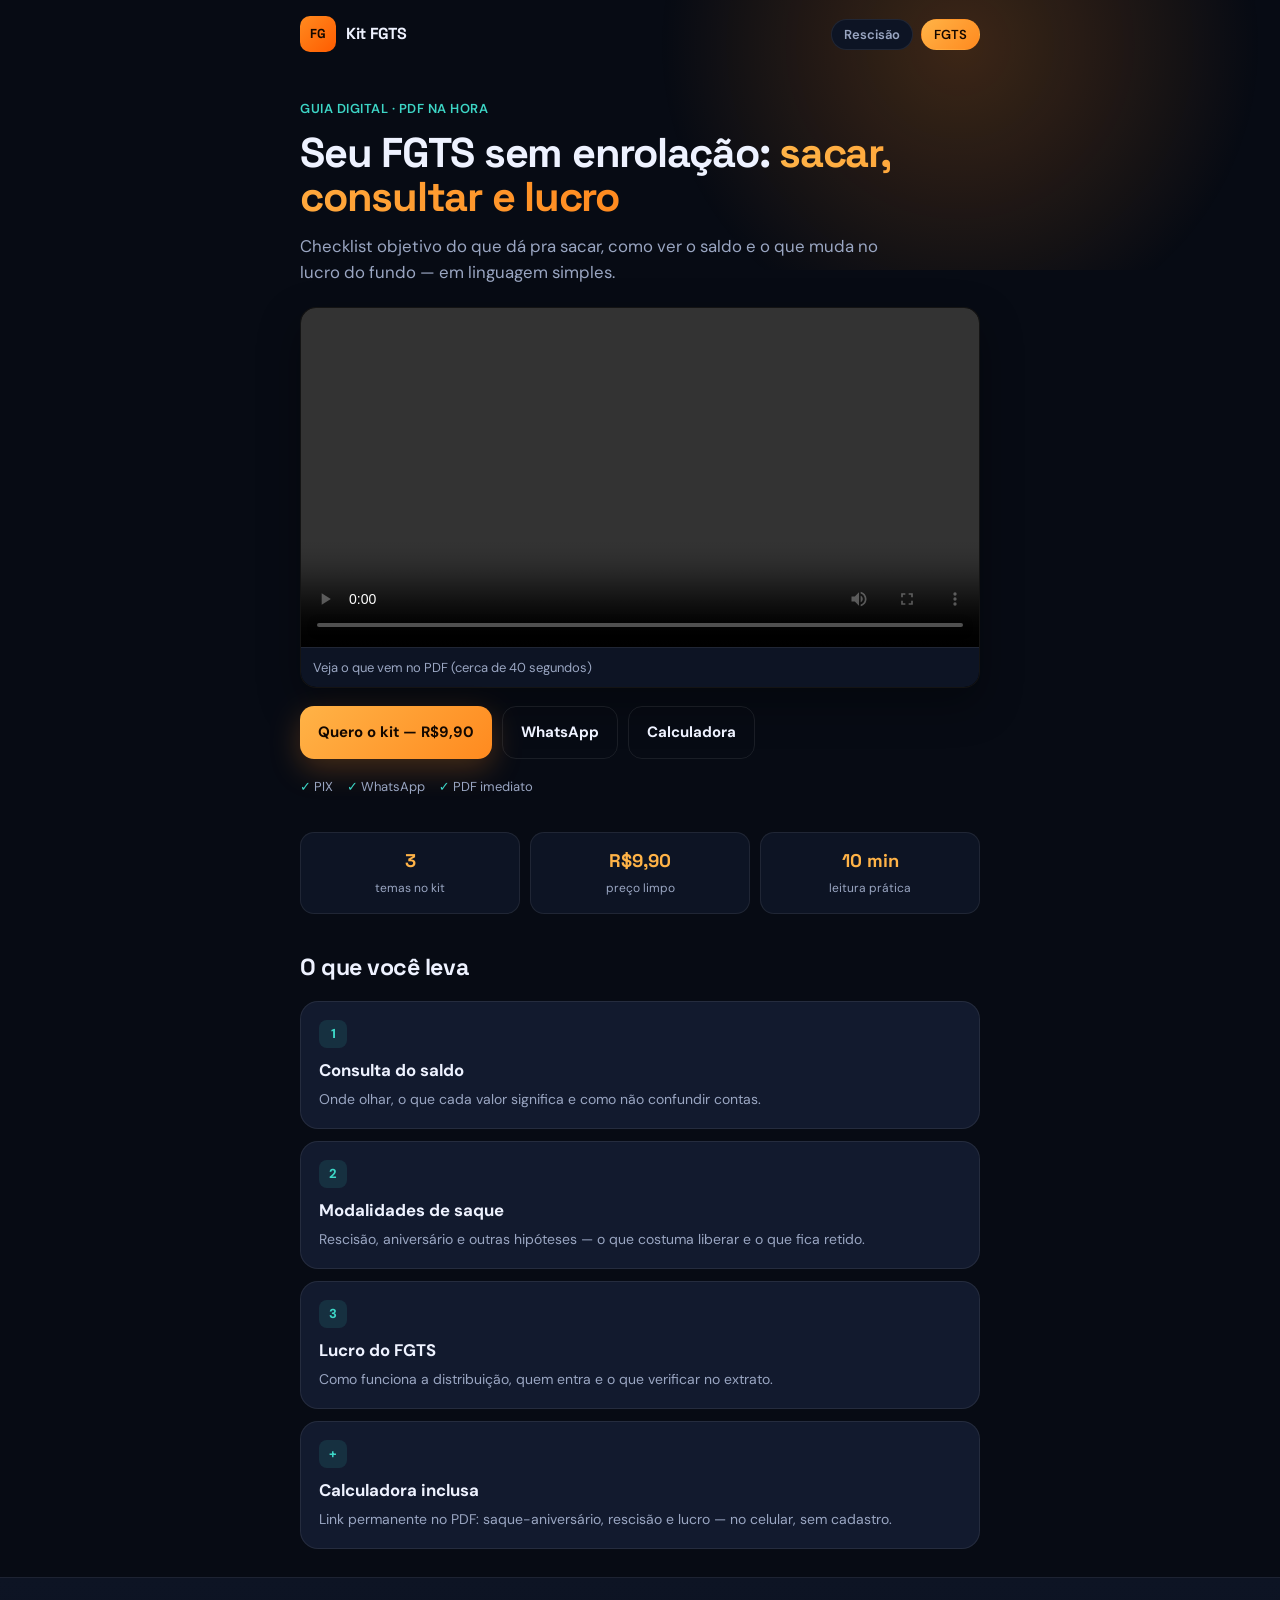
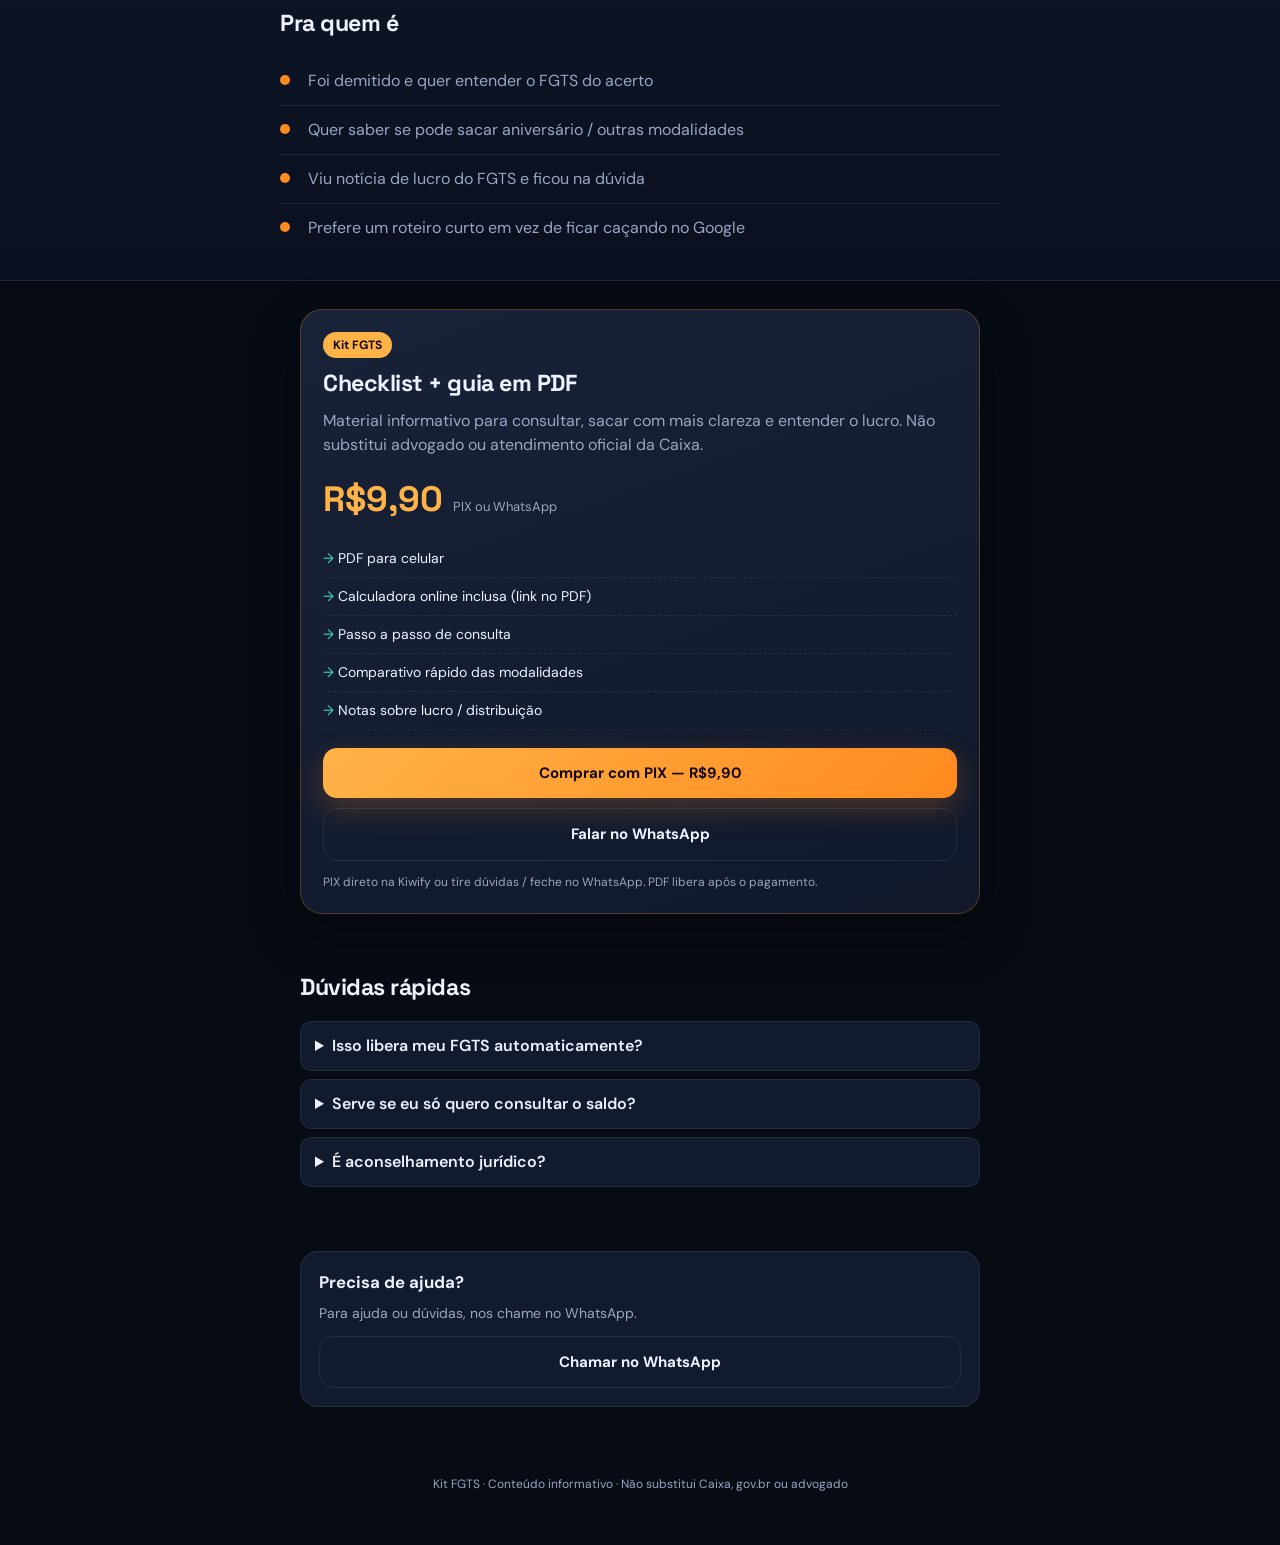
==== index.html @ 4e4bdb9c "Add WhatsApp help CTA on Kit FGTS" ====
<!DOCTYPE html>
<html lang="pt-BR">
<head>
  <meta charset="utf-8" />
  <meta name="viewport" content="width=device-width, initial-scale=1" />
  <title>Kit FGTS — Saque, consulta e lucro</title>
  <meta name="description" content="Guia prático de FGTS: quando sacar, como consultar o saldo e o que saber sobre o lucro. PDF R$9,90 via PIX." />
  <link rel="preconnect" href="https://fonts.googleapis.com" />
  <link rel="preconnect" href="https://fonts.gstatic.com" crossorigin />
  <link href="https://fonts.googleapis.com/css2?family=DM+Sans:ital,opsz,wght@0,9..40,400;0,9..40,500;0,9..40,600;0,9..40,700;0,9..40,800;1,9..40,400&family=Space+Grotesk:wght@500;600;700&display=swap" rel="stylesheet" />
  <link rel="stylesheet" href="styles.css" />
  <link rel="icon" href="data:image/svg+xml,%3Csvg xmlns='http://www.w3.org/2000/svg' viewBox='0 0 32 32'%3E%3Crect width='32' height='32' rx='8' fill='%230A0F1C'/%3E%3Ctext x='16' y='22' text-anchor='middle' font-size='14' font-family='Arial' font-weight='700' fill='%23FF8A1F'%3EF%3C/text%3E%3C/svg%3E" />
</head>
<body>
  <div class="glow" aria-hidden="true"></div>
  <header class="top">
    <div class="brand">
      <span class="logo-mark">FG</span>
      <span class="logo-text">Kit FGTS</span>
    </div>
    <nav class="kits-nav" aria-label="Navegar entre kits">
      <a class="kits-link" href="https://mkrecisao.github.io/rescisao-clara/">Rescisão</a>
      <a class="kits-link is-on" href="./" aria-current="page">FGTS</a>
    </nav>
  </header>

  <main>
    <section class="hero">
      <p class="eyebrow">Guia digital · PDF na hora</p>
      <h1>Seu FGTS sem enrolação: <span>sacar, consultar e lucro</span></h1>
      <p class="lead">Checklist objetivo do que dá pra sacar, como ver o saldo e o que muda no lucro do fundo — em linguagem simples.</p>
      <div class="hero-video">
        <video controls playsinline preload="metadata" poster="" title="Apresentação do Kit FGTS">
          <source src="apresentacao-kit-fgts.mp4" type="video/mp4" />
          Seu navegador não reproduz vídeo HTML5.
        </video>
        <p class="video-caption">Veja o que vem no PDF (cerca de 40 segundos)</p>
      </div>
      <div class="hero-actions">
        <a class="btn btn-primary" id="ctaHero" href="#kit">Quero o kit — R$9,90</a>
        <a class="btn btn-ghost" href="https://wa.me/555197742550?text=Oi%21%20Quero%20o%20Kit%20FGTS%20%28R%249%2C90%29" target="_blank" rel="noopener">WhatsApp</a>
        <a class="btn btn-ghost" href="calculadora.html">Calculadora</a>
      </div>
      <ul class="trust-row">
        <li>PIX</li>
        <li>WhatsApp</li>
        <li>PDF imediato</li>
      </ul>
    </section>

    <section class="strip" aria-label="Provas rápidas">
      <div class="strip-item"><strong>3</strong><span>temas no kit</span></div>
      <div class="strip-item"><strong>R$9,90</strong><span>preço limpo</span></div>
      <div class="strip-item"><strong>10 min</strong><span>leitura prática</span></div>
    </section>

    <section class="block" id="conteudo">
      <h2>O que você leva</h2>
      <div class="cards">
        <article class="card">
          <div class="card-ico">1</div>
          <h3>Consulta do saldo</h3>
          <p>Onde olhar, o que cada valor significa e como não confundir contas.</p>
        </article>
        <article class="card">
          <div class="card-ico">2</div>
          <h3>Modalidades de saque</h3>
          <p>Rescisão, aniversário e outras hipóteses — o que costuma liberar e o que fica retido.</p>
        </article>
        <article class="card">
          <div class="card-ico">3</div>
          <h3>Lucro do FGTS</h3>
          <p>Como funciona a distribuição, quem entra e o que verificar no extrato.</p>
        </article>
        <article class="card">
          <div class="card-ico">+</div>
          <h3>Calculadora inclusa</h3>
          <p>Link permanente no PDF: saque-aniversário, rescisão e lucro — no celular, sem cadastro.</p>
        </article>
      </div>
    </section>

    <section class="block dark-panel">
      <h2>Pra quem é</h2>
      <ul class="checks">
        <li>Foi demitido e quer entender o FGTS do acerto</li>
        <li>Quer saber se pode sacar aniversário / outras modalidades</li>
        <li>Viu notícia de lucro do FGTS e ficou na dúvida</li>
        <li>Prefere um roteiro curto em vez de ficar caçando no Google</li>
      </ul>
    </section>

    <section class="block offer" id="kit">
      <div class="offer-card">
        <p class="offer-tag">Kit FGTS</p>
        <h2>Checklist + guia em PDF</h2>
        <p class="offer-desc">Material informativo para consultar, sacar com mais clareza e entender o lucro. Não substitui advogado ou atendimento oficial da Caixa.</p>
        <div class="price-row">
          <span class="price">R$9,90</span>
          <span class="price-note">PIX ou WhatsApp</span>
        </div>
        <ul class="offer-list">
          <li>PDF para celular</li>
          <li>Calculadora online inclusa (link no PDF)</li>
          <li>Passo a passo de consulta</li>
          <li>Comparativo rápido das modalidades</li>
          <li>Notas sobre lucro / distribuição</li>
        </ul>
        <div class="offer-actions">
          <a class="btn btn-primary btn-block" id="ctaCheckout" href="#">Comprar com PIX — R$9,90</a>
          <a class="btn btn-ghost btn-block" id="ctaWhatsapp" href="https://wa.me/555197742550?text=Oi%21%20Quero%20o%20Kit%20FGTS%20%28R%249%2C90%29" target="_blank" rel="noopener">Falar no WhatsApp</a>
        </div>
        <p class="fine">PIX direto na Kiwify ou tire dúvidas / feche no WhatsApp. PDF libera após o pagamento.</p>
      </div>
    </section>

    <section class="block faq">
      <h2>Dúvidas rápidas</h2>
      <details>
        <summary>Isso libera meu FGTS automaticamente?</summary>
        <p>Não. O kit explica o caminho. O saque depende das regras oficiais e dos canais da Caixa / gov.br.</p>
      </details>
      <details>
        <summary>Serve se eu só quero consultar o saldo?</summary>
        <p>Sim — tem a parte de consulta e leitura do extrato.</p>
      </details>
      <details>
        <summary>É aconselhamento jurídico?</summary>
        <p>Não. É conteúdo informativo. Para caso específico, fale com um profissional.</p>
      </details>
    </section>
  </main>


    <section class="block help-wa">
      <div class="card">
        <h3 style="margin:0 0 8px">Precisa de ajuda?</h3>
        <p style="margin:0 0 12px;color:var(--muted);font-size:14px">Para ajuda ou dúvidas, nos chame no WhatsApp.</p>
        <a class="btn btn-ghost btn-block" href="https://wa.me/555197742550?text=Oi%21%20Preciso%20de%20ajuda%20com%20o%20Kit%20FGTS" target="_blank" rel="noopener">Chamar no WhatsApp</a>
      </div>
    </section>

  <footer class="foot">
    <p>Kit FGTS · Conteúdo informativo · Não substitui Caixa, gov.br ou advogado</p>
  </footer>

  <script>
    // Placeholder — replace after Kiwify product is created
    const CHECKOUT_URL = "https://pay.kiwify.com.br/J4Mo4My";
    function goCheckout(e) {
      if (e) e.preventDefault();
      const url = (CHECKOUT_URL || "").trim();
      if (!url || url.includes("PLACEHOLDER")) {
        alert("Checkout em configuração. Atualize em instantes.");
        return;
      }
      window.location.href = url;
    }
    document.getElementById("ctaCheckout").addEventListener("click", goCheckout);
    document.getElementById("ctaHero").addEventListener("click", function (e) {
      if (CHECKOUT_URL && !CHECKOUT_URL.includes("PLACEHOLDER")) {
        e.preventDefault();
        goCheckout();
      }
    });
  </script>
</body>
</html>
---- styles.css ----
:root {
  --bg: #070b14;
  --bg2: #0d1424;
  --card: #121a2e;
  --line: rgba(255, 255, 255, 0.08);
  --text: #eef2ff;
  --muted: #9aa6c2;
  --orange: #ff8a1f;
  --orange2: #ffb347;
  --cyan: #3dd6c6;
  --radius: 18px;
  --font: "DM Sans", system-ui, sans-serif;
  --display: "Space Grotesk", var(--font);
}
* { box-sizing: border-box; }
html { scroll-behavior: smooth; }
body {
  margin: 0;
  font-family: var(--font);
  color: var(--text);
  background: var(--bg);
  line-height: 1.5;
  min-height: 100vh;
}
.glow {
  position: fixed; inset: -20% auto auto 40%;
  width: 70vw; height: 50vh;
  background: radial-gradient(circle, rgba(255,138,31,.22), transparent 60%);
  pointer-events: none; z-index: 0;
}
.top, main, .foot { position: relative; z-index: 1; }
.top {
  display: flex; align-items: center; justify-content: space-between;
  padding: 16px 20px; max-width: 720px; margin: 0 auto;
}
.brand { display: flex; align-items: center; gap: 10px; font-weight: 700; }
.logo-mark {
  width: 36px; height: 36px; border-radius: 10px;
  display: grid; place-items: center;
  background: linear-gradient(135deg, var(--orange), #ff5c00);
  color: #140800; font-family: var(--display); font-size: 13px;
}
.logo-text { font-family: var(--display); letter-spacing: -.02em; }
.pill {
  text-decoration: none; color: var(--orange2);
  border: 1px solid rgba(255,138,31,.35);
  background: rgba(255,138,31,.08);
  padding: 6px 12px; border-radius: 999px; font-size: 13px; font-weight: 600;
}
.hero, .block, .strip, .foot { max-width: 720px; margin: 0 auto; padding: 28px 20px; }
.eyebrow {
  display: inline-block; margin: 0 0 12px;
  color: var(--cyan); font-size: 13px; font-weight: 600; letter-spacing: .04em; text-transform: uppercase;
}
h1 {
  font-family: var(--display);
  font-size: clamp(1.85rem, 5.5vw, 2.6rem);
  line-height: 1.08; letter-spacing: -.03em; margin: 0 0 14px; font-weight: 700;
}
h1 span {
  background: linear-gradient(90deg, var(--orange2), var(--orange));
  -webkit-background-clip: text; background-clip: text; color: transparent;
}
.lead { color: var(--muted); font-size: 1.05rem; margin: 0 0 22px; max-width: 36em; }
.hero-actions { display: flex; flex-wrap: wrap; gap: 10px; margin-bottom: 18px; }
.btn {
  display: inline-flex; align-items: center; justify-content: center;
  text-decoration: none; border-radius: 14px; padding: 14px 18px;
  font-weight: 700; font-size: 15px; border: 0; cursor: pointer;
}
.btn-primary {
  color: #140800;
  background: linear-gradient(135deg, var(--orange2), var(--orange));
  box-shadow: 0 10px 30px rgba(255,138,31,.25);
}
.btn-ghost {
  color: var(--text);
  background: transparent;
  border: 1px solid var(--line);
}
.btn-block { width: 100%; }
.trust-row {
  display: flex; flex-wrap: wrap; gap: 8px 14px;
  list-style: none; padding: 0; margin: 0; color: var(--muted); font-size: 13px;
}
.trust-row li::before { content: "✓ "; color: var(--cyan); }
.strip {
  display: grid; grid-template-columns: repeat(3, 1fr); gap: 10px;
  padding-top: 8px; padding-bottom: 8px;
}
.strip-item {
  background: var(--bg2); border: 1px solid var(--line);
  border-radius: 14px; padding: 14px 10px; text-align: center;
}
.strip-item strong { display: block; font-family: var(--display); font-size: 1.15rem; color: var(--orange2); }
.strip-item span { font-size: 12px; color: var(--muted); }
h2 { font-family: var(--display); letter-spacing: -.02em; margin: 0 0 16px; font-size: 1.45rem; }
.cards { display: grid; gap: 12px; }
.card {
  background: var(--card); border: 1px solid var(--line);
  border-radius: var(--radius); padding: 18px;
}
.card-ico {
  width: 28px; height: 28px; border-radius: 8px;
  display: grid; place-items: center; font-weight: 800; font-size: 13px;
  background: rgba(61,214,198,.12); color: var(--cyan); margin-bottom: 10px;
}
.card h3 { margin: 0 0 6px; font-size: 1.05rem; }
.card p { margin: 0; color: var(--muted); font-size: 14px; }
.dark-panel {
  background: linear-gradient(180deg, var(--bg2), #0a1020);
  border-top: 1px solid var(--line); border-bottom: 1px solid var(--line);
  max-width: none; padding-left: max(20px, calc(50% - 360px)); padding-right: max(20px, calc(50% - 360px));
}
.checks { margin: 0; padding: 0; list-style: none; }
.checks li {
  padding: 12px 0 12px 28px; position: relative;
  border-bottom: 1px solid var(--line); color: var(--muted);
}
.checks li:last-child { border-bottom: 0; }
.checks li::before {
  content: ""; position: absolute; left: 0; top: 18px;
  width: 10px; height: 10px; border-radius: 50%;
  background: var(--orange);
}
.offer-card {
  background: linear-gradient(160deg, #182238, #10182a);
  border: 1px solid rgba(255,138,31,.28);
  border-radius: 22px; padding: 22px;
  box-shadow: 0 20px 50px rgba(0,0,0,.35);
}
.offer-tag {
  display: inline-block; margin: 0 0 8px; font-size: 12px; font-weight: 700;
  color: #140800; background: var(--orange2); padding: 4px 10px; border-radius: 999px;
}
.offer-card h2 { margin-bottom: 8px; }
.offer-desc { color: var(--muted); margin: 0 0 16px; }
.price-row { display: flex; align-items: baseline; gap: 10px; margin-bottom: 14px; }
.price { font-family: var(--display); font-size: 2.2rem; font-weight: 700; color: var(--orange2); }
.price-note { color: var(--muted); font-size: 13px; }
.offer-list { margin: 0 0 18px; padding: 0; list-style: none; }
.offer-list li { padding: 8px 0; color: var(--text); border-bottom: 1px dashed var(--line); font-size: 14px; }
.offer-list li::before { content: "→ "; color: var(--cyan); }
.fine { margin: 12px 0 0; font-size: 12px; color: var(--muted); }
.faq details {
  background: var(--card); border: 1px solid var(--line);
  border-radius: 12px; padding: 12px 14px; margin-bottom: 8px;
}
.faq summary { cursor: pointer; font-weight: 600; }
.faq p { color: var(--muted); margin: 8px 0 0; font-size: 14px; }
.foot { text-align: center; color: var(--muted); font-size: 12px; padding-bottom: 40px; }
@media (max-width: 520px) {
  .strip { grid-template-columns: 1fr; }
  .hero-actions .btn { width: 100%; }
}

/* Calculator page */
.tabs {
  display: flex; flex-wrap: wrap; gap: 8px; margin-bottom: 14px;
}
.tab {
  appearance: none; border: 1px solid var(--line);
  background: var(--bg2); color: var(--muted);
  border-radius: 999px; padding: 10px 14px;
  font-weight: 600; font-size: 13px; cursor: pointer;
  font-family: var(--font);
}
.tab.is-on {
  color: #140800;
  background: linear-gradient(135deg, var(--orange2), var(--orange));
  border-color: transparent;
}
.calc-panel { margin-bottom: 12px; }
.calc-panel h2 { margin-bottom: 8px; }
.calc-hint { color: var(--muted); font-size: 14px; margin: 0 0 16px; }
.field { display: block; margin-bottom: 12px; }
.field span {
  display: block; font-size: 13px; font-weight: 600;
  color: var(--muted); margin-bottom: 6px;
}
.field input, .field select {
  width: 100%; border-radius: 12px; border: 1px solid var(--line);
  background: var(--bg); color: var(--text);
  padding: 12px 14px; font-size: 16px; font-family: var(--font);
}
.field select { cursor: pointer; }
.result {
  margin-top: 16px; padding: 14px;
  border-radius: 14px;
  background: rgba(255,138,31,.08);
  border: 1px solid rgba(255,138,31,.28);
}
.result-main {
  display: flex; flex-wrap: wrap; align-items: baseline;
  justify-content: space-between; gap: 8px; margin-bottom: 8px;
}
.result-main span { color: var(--muted); font-size: 13px; }
.result-main strong {
  font-family: var(--display); font-size: 1.55rem; color: var(--orange2);
}
.result-meta {
  margin: 0; padding: 0; list-style: none;
  color: var(--muted); font-size: 13px;
}
.result-meta li { padding: 4px 0; border-top: 1px dashed var(--line); }
.calc-table { margin-top: 14px; color: var(--muted); font-size: 13px; }
.calc-table summary { cursor: pointer; font-weight: 600; color: var(--cyan); }
.table-wrap { overflow-x: auto; margin-top: 10px; }
.calc-table table {
  width: 100%; border-collapse: collapse; font-size: 12px;
}
.calc-table th, .calc-table td {
  border: 1px solid var(--line); padding: 8px; text-align: left;
}
.calc-table th { background: var(--bg2); color: var(--text); }

.hero-video {
  margin: 0 0 18px;
  border-radius: 16px;
  overflow: hidden;
  border: 1px solid var(--line);
  background: #000;
  box-shadow: 0 16px 40px rgba(0,0,0,.35);
}
.hero-video video {
  display: block;
  width: 100%;
  height: auto;
  max-height: 420px;
  background: #000;
}
.video-caption {
  margin: 0;
  padding: 10px 12px;
  font-size: 13px;
  color: var(--muted);
  background: var(--bg2);
  border-top: 1px solid var(--line);
}

.kits-nav {
  display: flex;
  flex-wrap: wrap;
  align-items: center;
  gap: 8px;
  flex-shrink: 0;
}
.kits-link {
  display: inline-flex;
  align-items: center;
  justify-content: center;
  white-space: nowrap;
  text-decoration: none;
  font-size: 13px;
  font-weight: 600;
  line-height: 1;
  padding: 8px 12px;
  border-radius: 999px;
  color: var(--muted);
  border: 1px solid var(--line);
  background: var(--bg2);
  box-sizing: border-box;
}
.kits-link.is-on {
  color: #140800;
  background: linear-gradient(135deg, var(--orange2), var(--orange));
  border-color: transparent;
}
@media (max-width: 720px) {
  .top {
    flex-direction: column;
    align-items: stretch;
    gap: 12px;
  }
  .kits-nav {
    width: 100%;
    justify-content: flex-start;
  }
  .kits-nav .kits-link,
  .kits-nav .pill {
    flex: 1 1 auto;
    text-align: center;
    justify-content: center;
  }
}
@media (min-width: 721px) {
  .top {
    flex-direction: row;
    align-items: center;
    justify-content: space-between;
  }
}

.offer-actions { display: grid; gap: 10px; margin-bottom: 4px; }
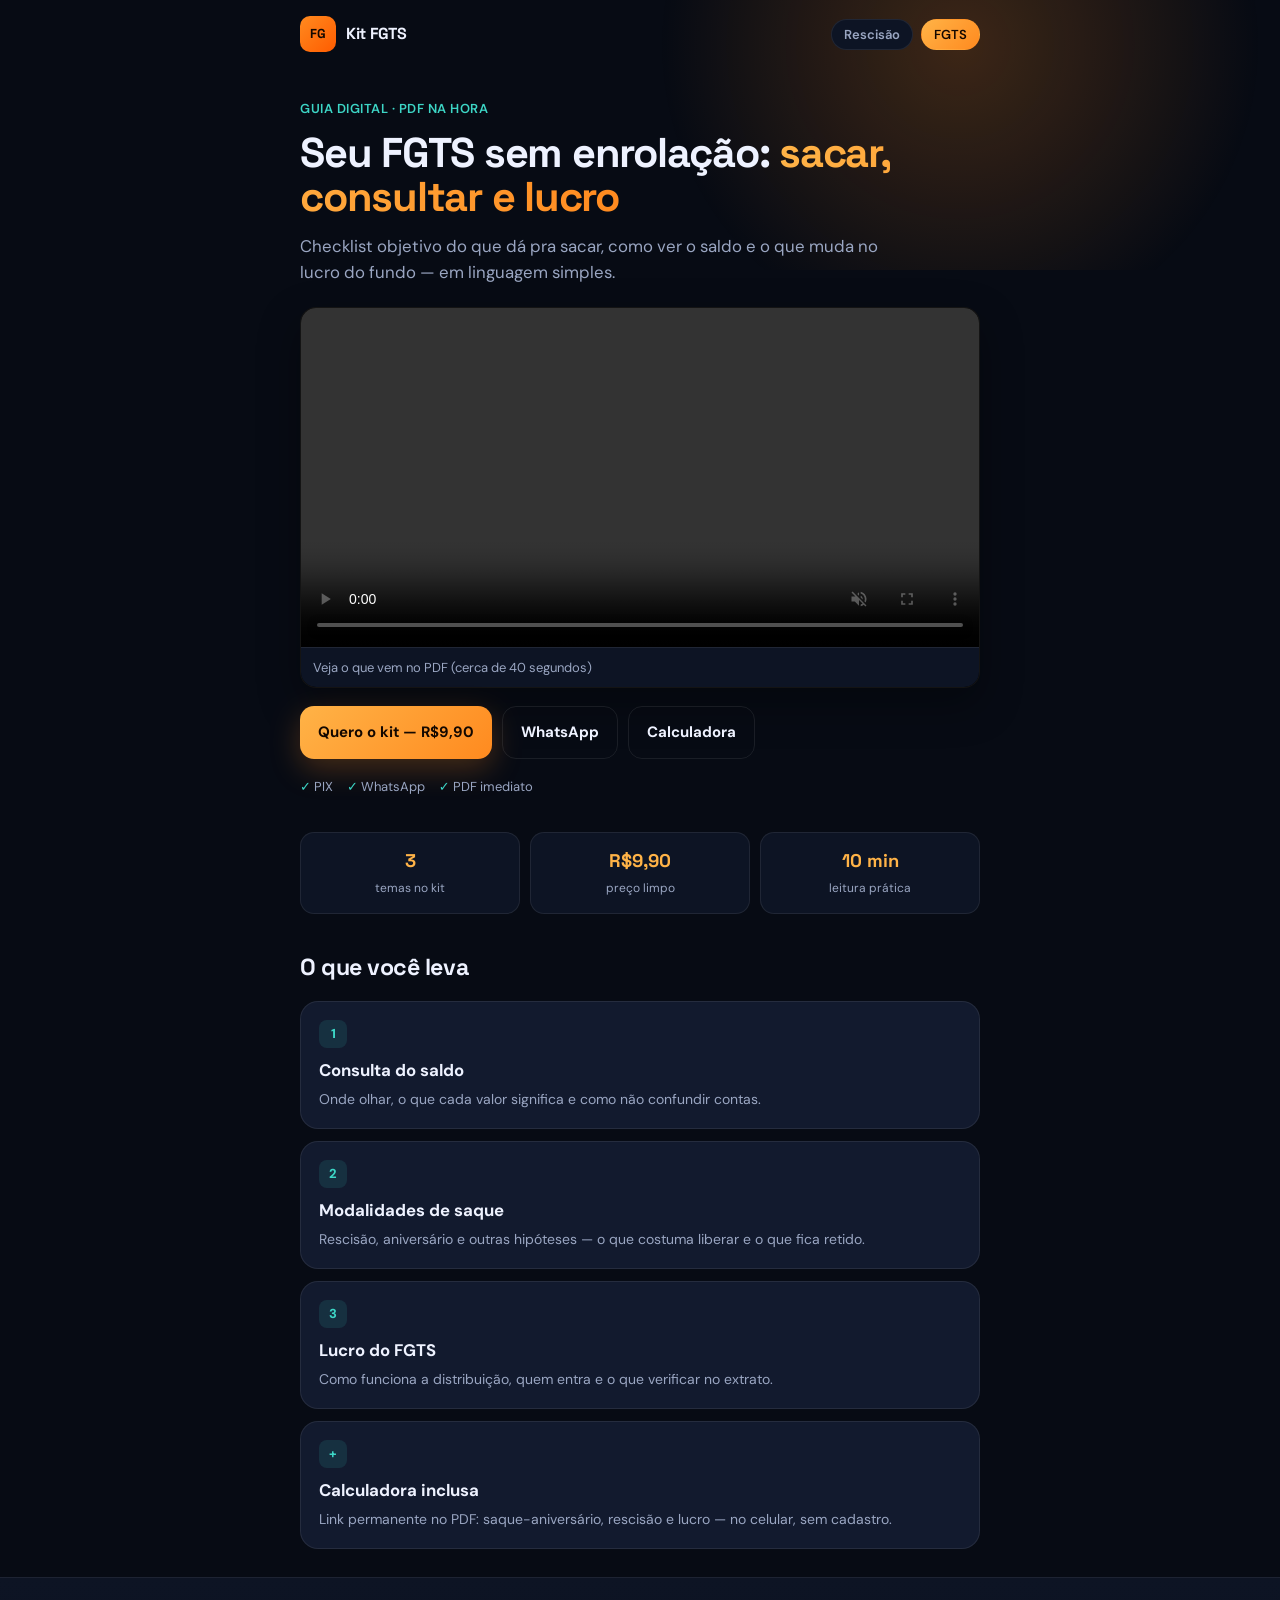
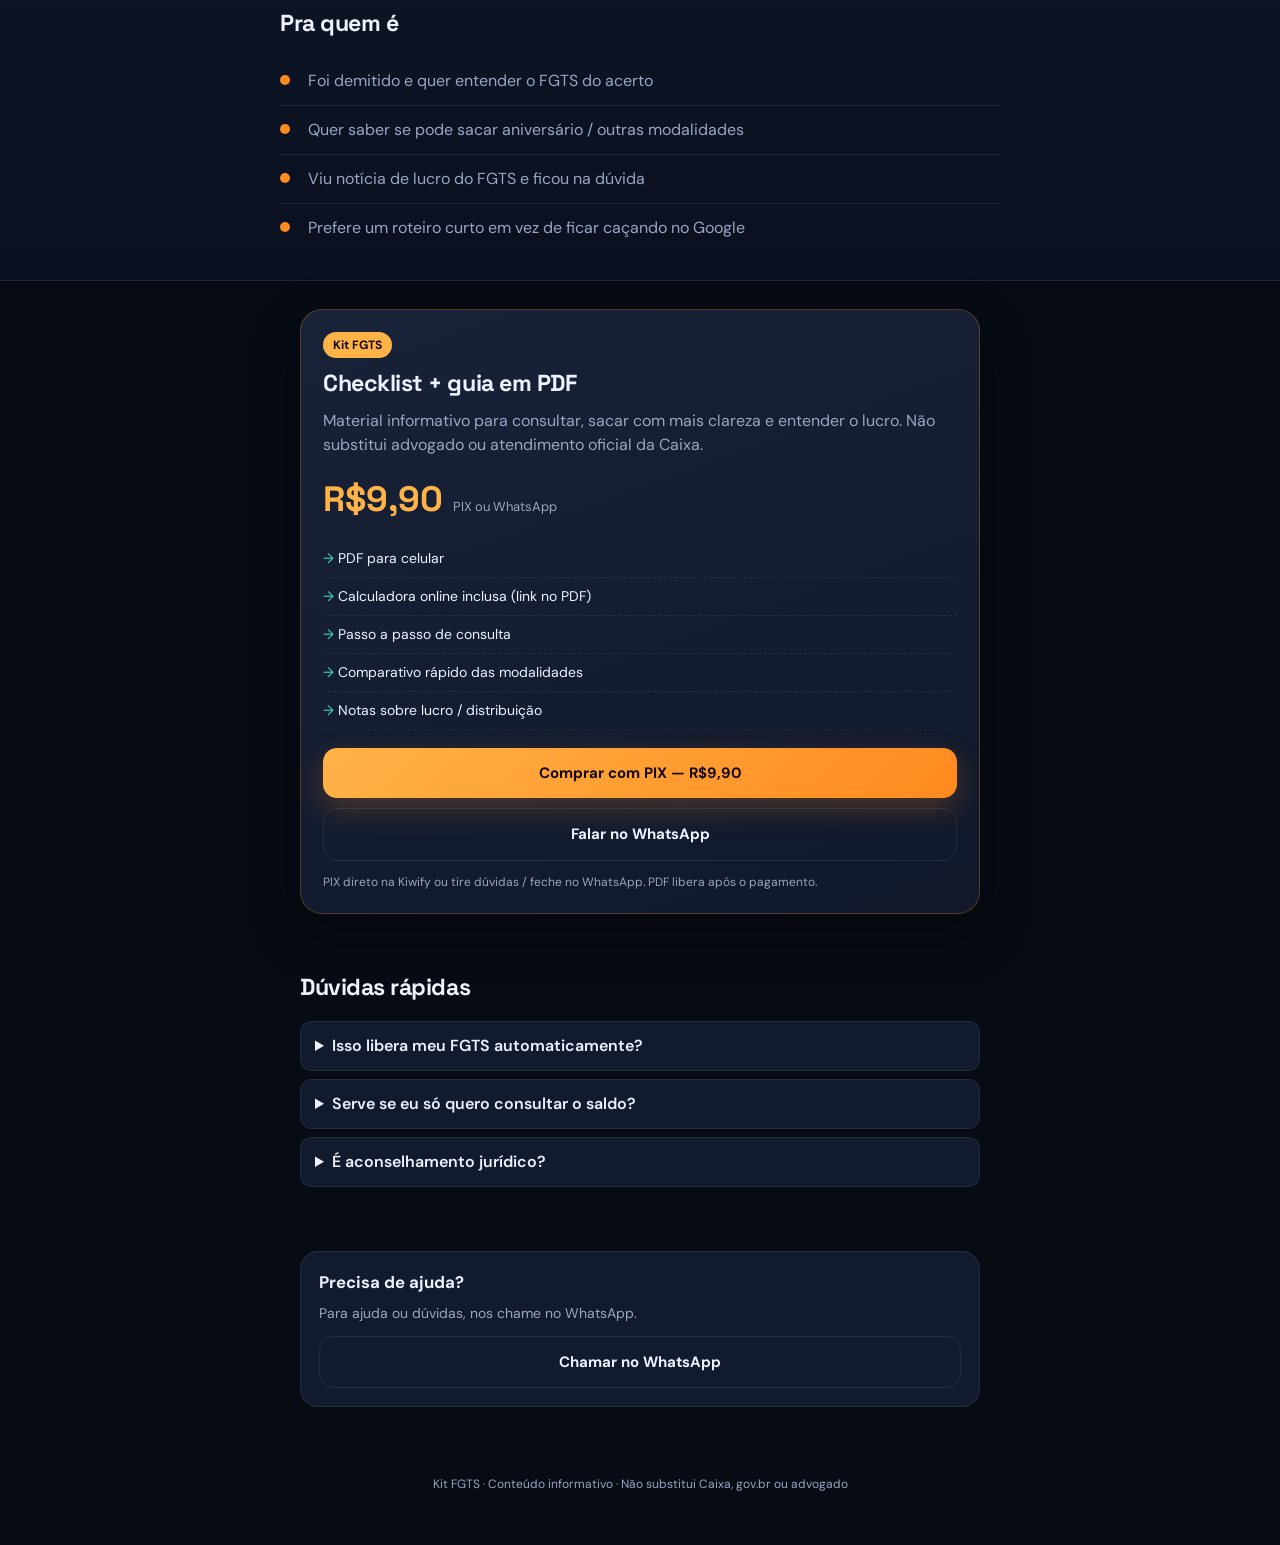
==== commit a8f624f6: "Autoplay muted hero video on page load" ====
--- a/index.html
+++ b/index.html
@@ -8,7 +8,7 @@
   <link rel="preconnect" href="https://fonts.googleapis.com" />
   <link rel="preconnect" href="https://fonts.gstatic.com" crossorigin />
   <link href="https://fonts.googleapis.com/css2?family=DM+Sans:ital,opsz,wght@0,9..40,400;0,9..40,500;0,9..40,600;0,9..40,700;0,9..40,800;1,9..40,400&family=Space+Grotesk:wght@500;600;700&display=swap" rel="stylesheet" />
-  <link rel="stylesheet" href="styles.css" />
+  <link rel="stylesheet" href="styles.css?v=20260908d" />
   <link rel="icon" href="data:image/svg+xml,%3Csvg xmlns='http://www.w3.org/2000/svg' viewBox='0 0 32 32'%3E%3Crect width='32' height='32' rx='8' fill='%230A0F1C'/%3E%3Ctext x='16' y='22' text-anchor='middle' font-size='14' font-family='Arial' font-weight='700' fill='%23FF8A1F'%3EF%3C/text%3E%3C/svg%3E" />
 </head>
 <body>
@@ -30,7 +30,7 @@
       <h1>Seu FGTS sem enrolação: <span>sacar, consultar e lucro</span></h1>
       <p class="lead">Checklist objetivo do que dá pra sacar, como ver o saldo e o que muda no lucro do fundo — em linguagem simples.</p>
       <div class="hero-video">
-        <video controls playsinline preload="metadata" poster="" title="Apresentação do Kit FGTS">
+        <video controls autoplay muted playsinline loop preload="auto" title="Apresentação do Kit FGTS">
           <source src="apresentacao-kit-fgts.mp4" type="video/mp4" />
           Seu navegador não reproduz vídeo HTML5.
         </video>
@@ -164,5 +164,15 @@
       }
     });
   </script>
+
+  <script>
+    (function () {
+      var v = document.querySelector(".hero-video video");
+      if (!v) return;
+      v.muted = true;
+      var p = v.play();
+      if (p && p.catch) p.catch(function () {});
+    })();
+  </script>
 </body>
 </html>
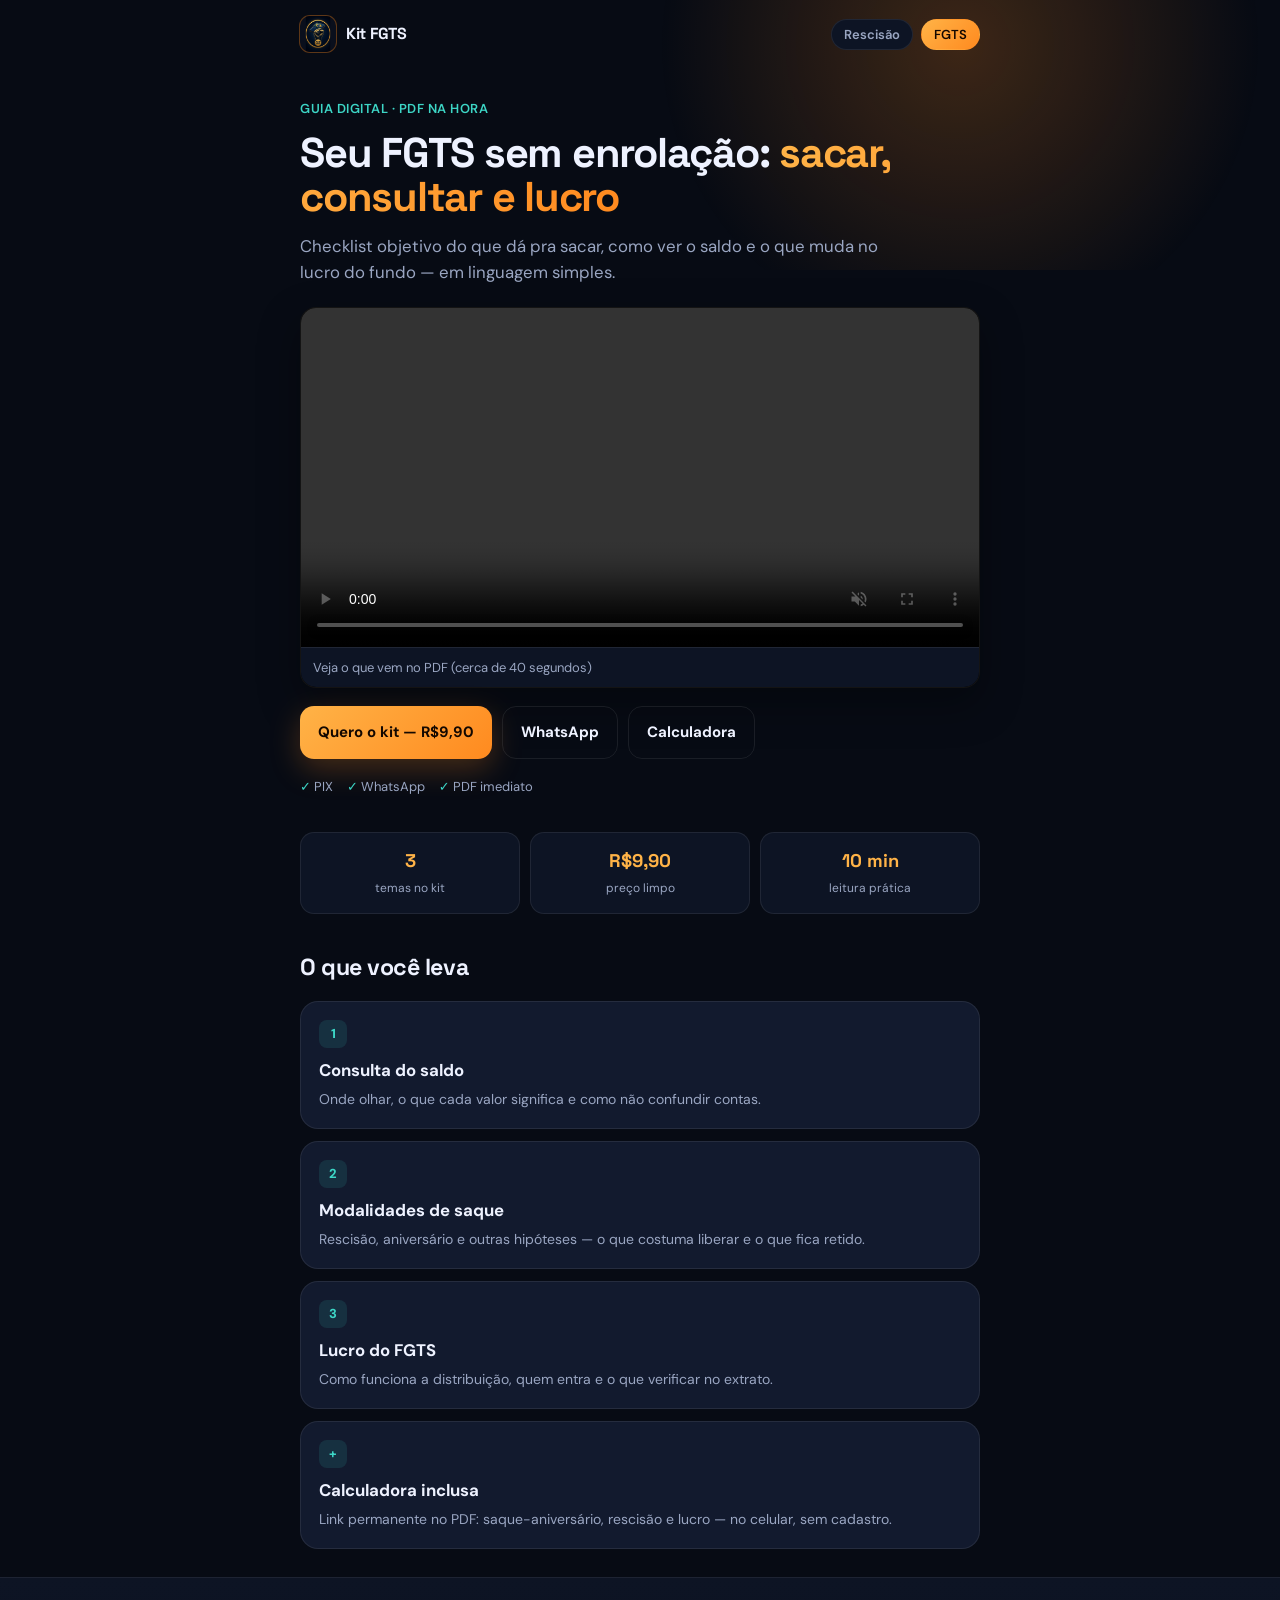
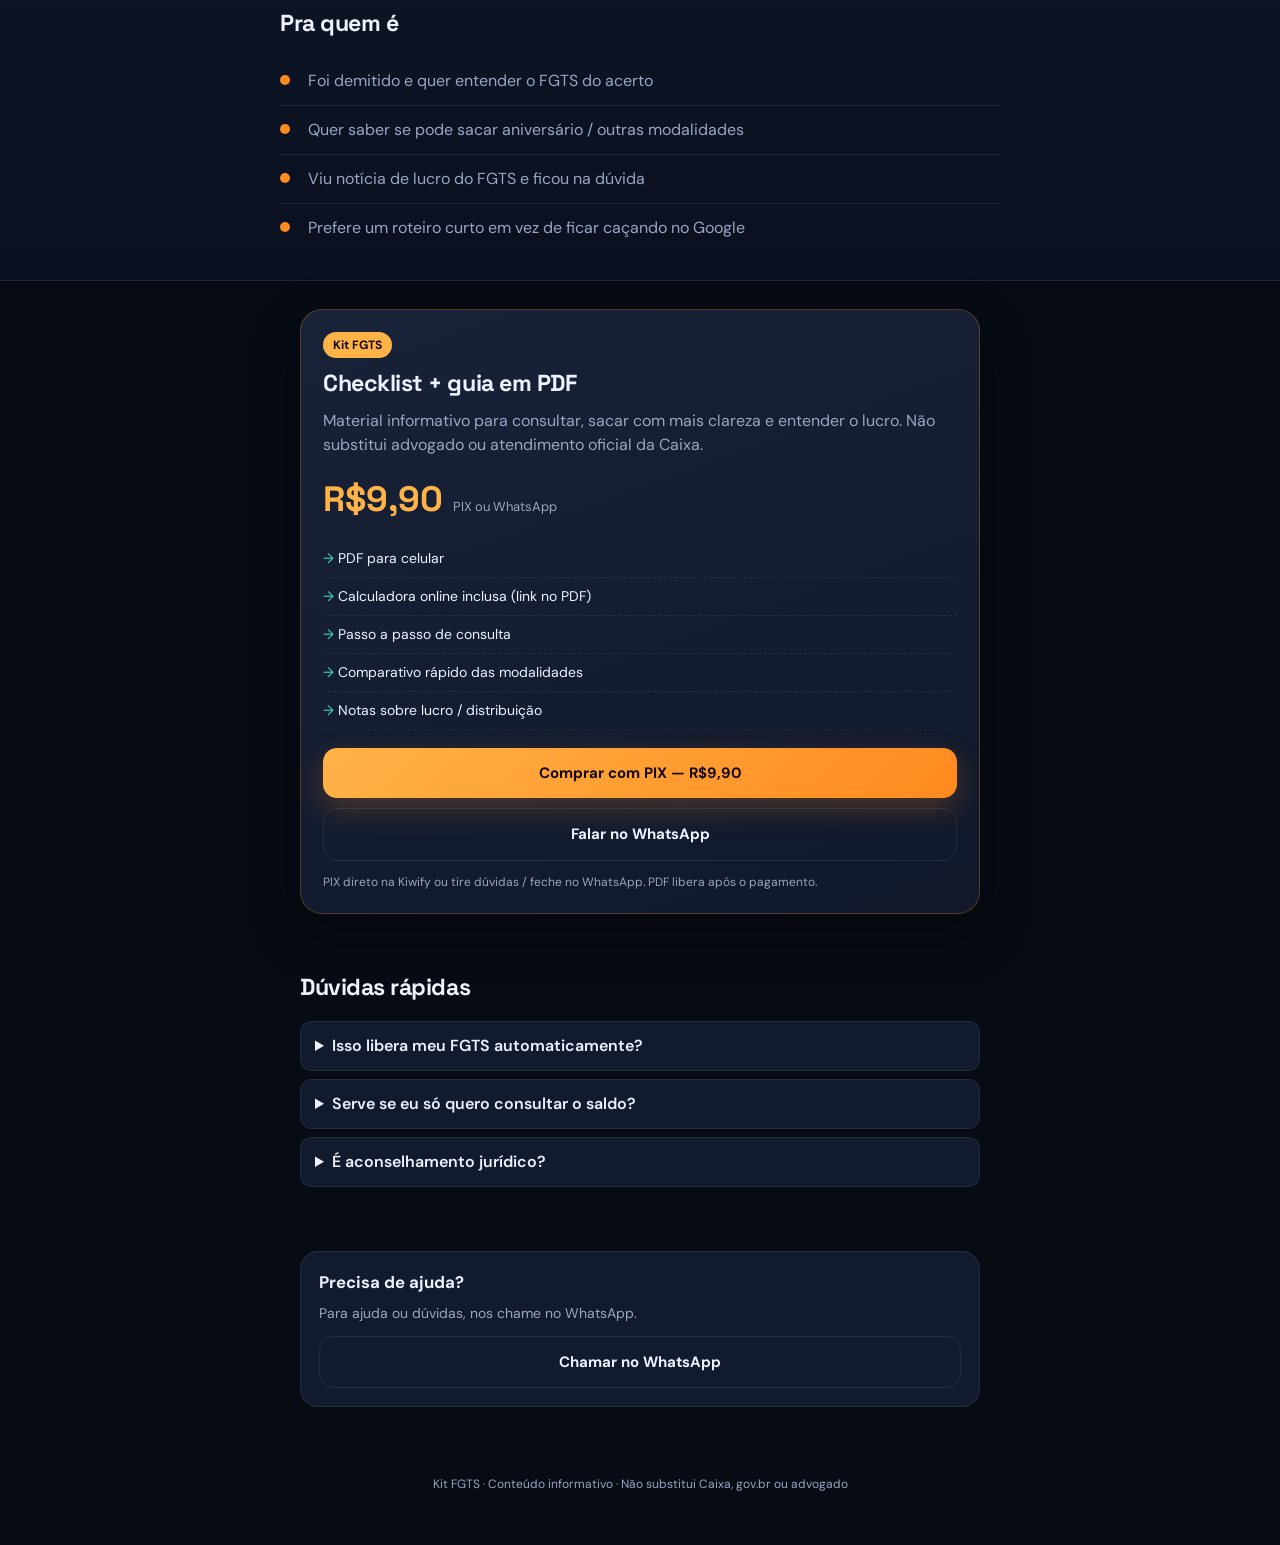
==== commit 065361bf: "Use brand logo image in header instead of FG text" ====
--- a/index.html
+++ b/index.html
@@ -8,14 +8,14 @@
   <link rel="preconnect" href="https://fonts.googleapis.com" />
   <link rel="preconnect" href="https://fonts.gstatic.com" crossorigin />
   <link href="https://fonts.googleapis.com/css2?family=DM+Sans:ital,opsz,wght@0,9..40,400;0,9..40,500;0,9..40,600;0,9..40,700;0,9..40,800;1,9..40,400&family=Space+Grotesk:wght@500;600;700&display=swap" rel="stylesheet" />
-  <link rel="stylesheet" href="styles.css?v=20260908d" />
-  <link rel="icon" href="data:image/svg+xml,%3Csvg xmlns='http://www.w3.org/2000/svg' viewBox='0 0 32 32'%3E%3Crect width='32' height='32' rx='8' fill='%230A0F1C'/%3E%3Ctext x='16' y='22' text-anchor='middle' font-size='14' font-family='Arial' font-weight='700' fill='%23FF8A1F'%3EF%3C/text%3E%3C/svg%3E" />
+  <link rel="stylesheet" href="styles.css?v=20260908logo" />
+  <link rel="icon" href="logo.png" type="image/png" />
 </head>
 <body>
   <div class="glow" aria-hidden="true"></div>
   <header class="top">
     <div class="brand">
-      <span class="logo-mark">FG</span>
+      <img class="logo-mark" src="logo.png" width="36" height="36" alt="Kit FGTS" />
       <span class="logo-text">Kit FGTS</span>
     </div>
     <nav class="kits-nav" aria-label="Navegar entre kits">
--- a/styles.css
+++ b/styles.css
@@ -36,9 +36,9 @@
 .brand { display: flex; align-items: center; gap: 10px; font-weight: 700; }
 .logo-mark {
   width: 36px; height: 36px; border-radius: 10px;
-  display: grid; place-items: center;
-  background: linear-gradient(135deg, var(--orange), #ff5c00);
-  color: #140800; font-family: var(--display); font-size: 13px;
+  display: block; object-fit: cover;
+  background: #0a0f1c;
+  box-shadow: 0 0 0 1px rgba(255,138,31,.35);
 }
 .logo-text { font-family: var(--display); letter-spacing: -.02em; }
 .pill {
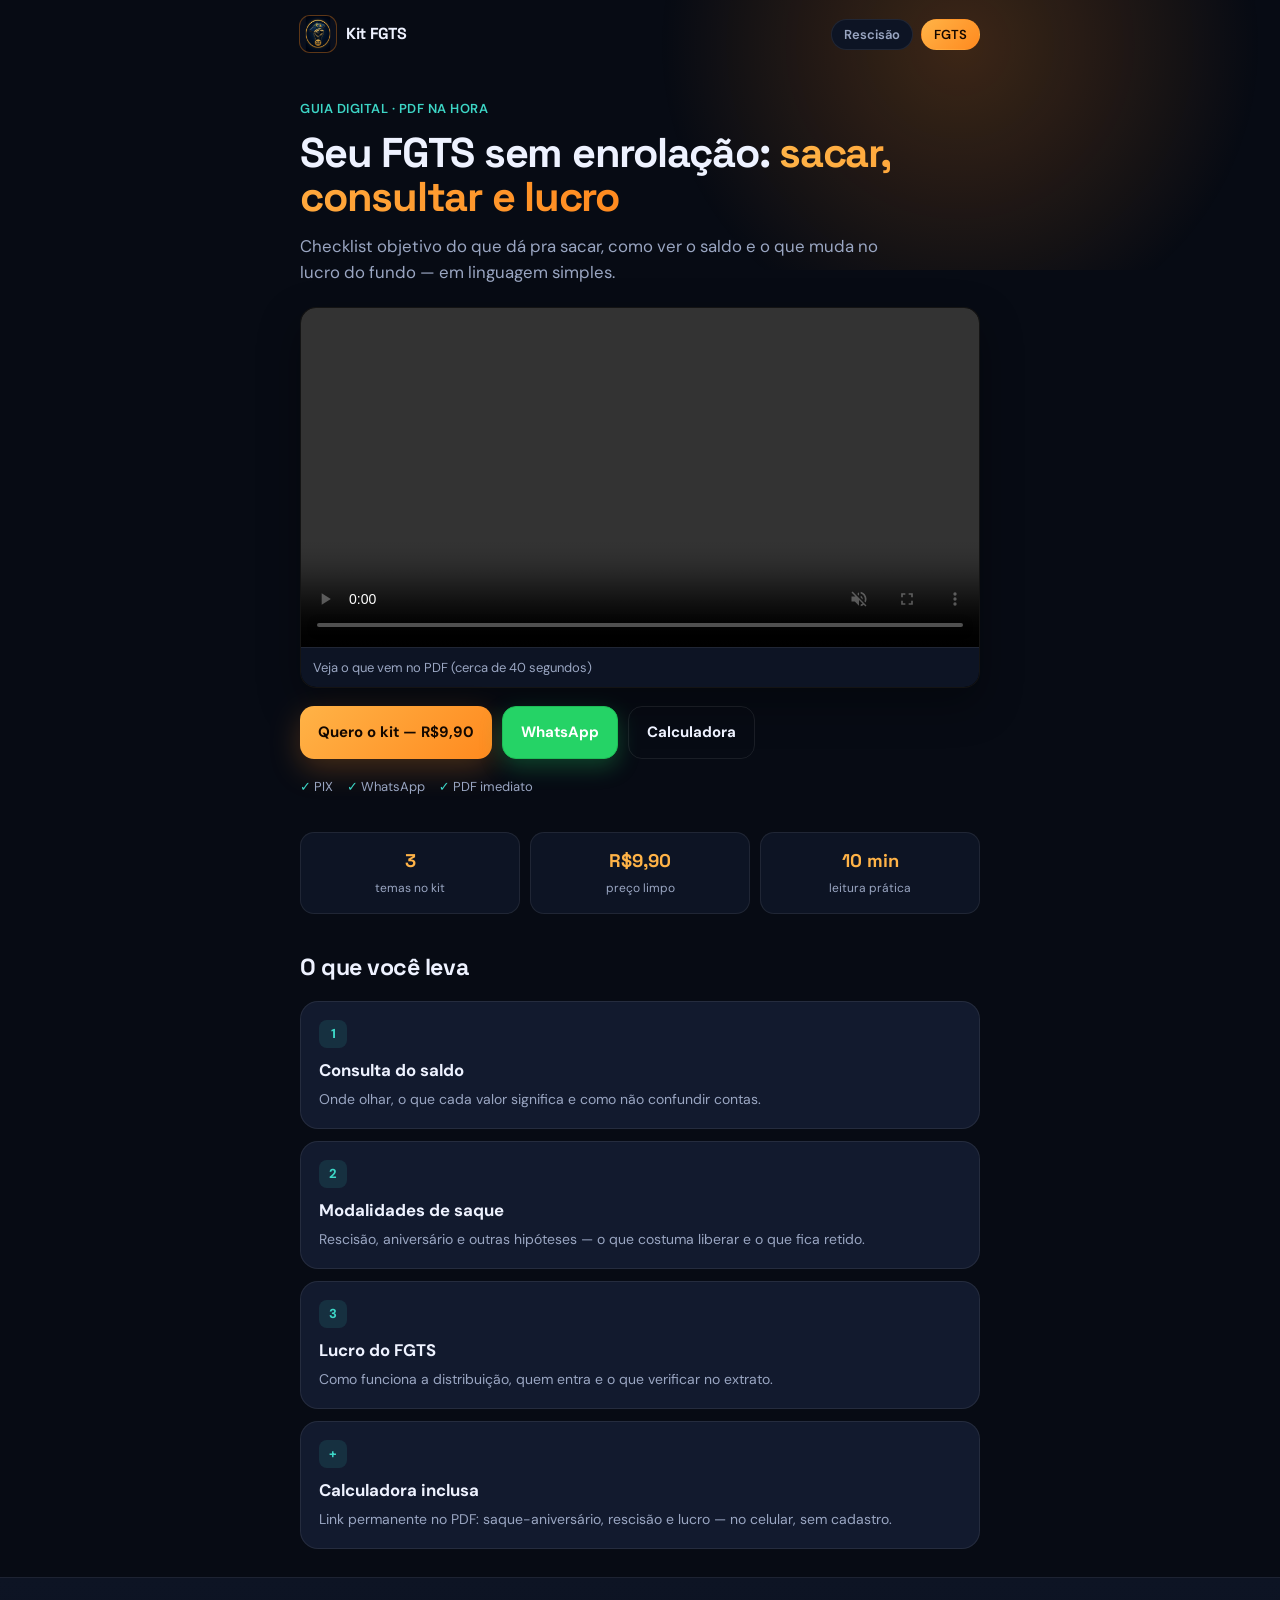
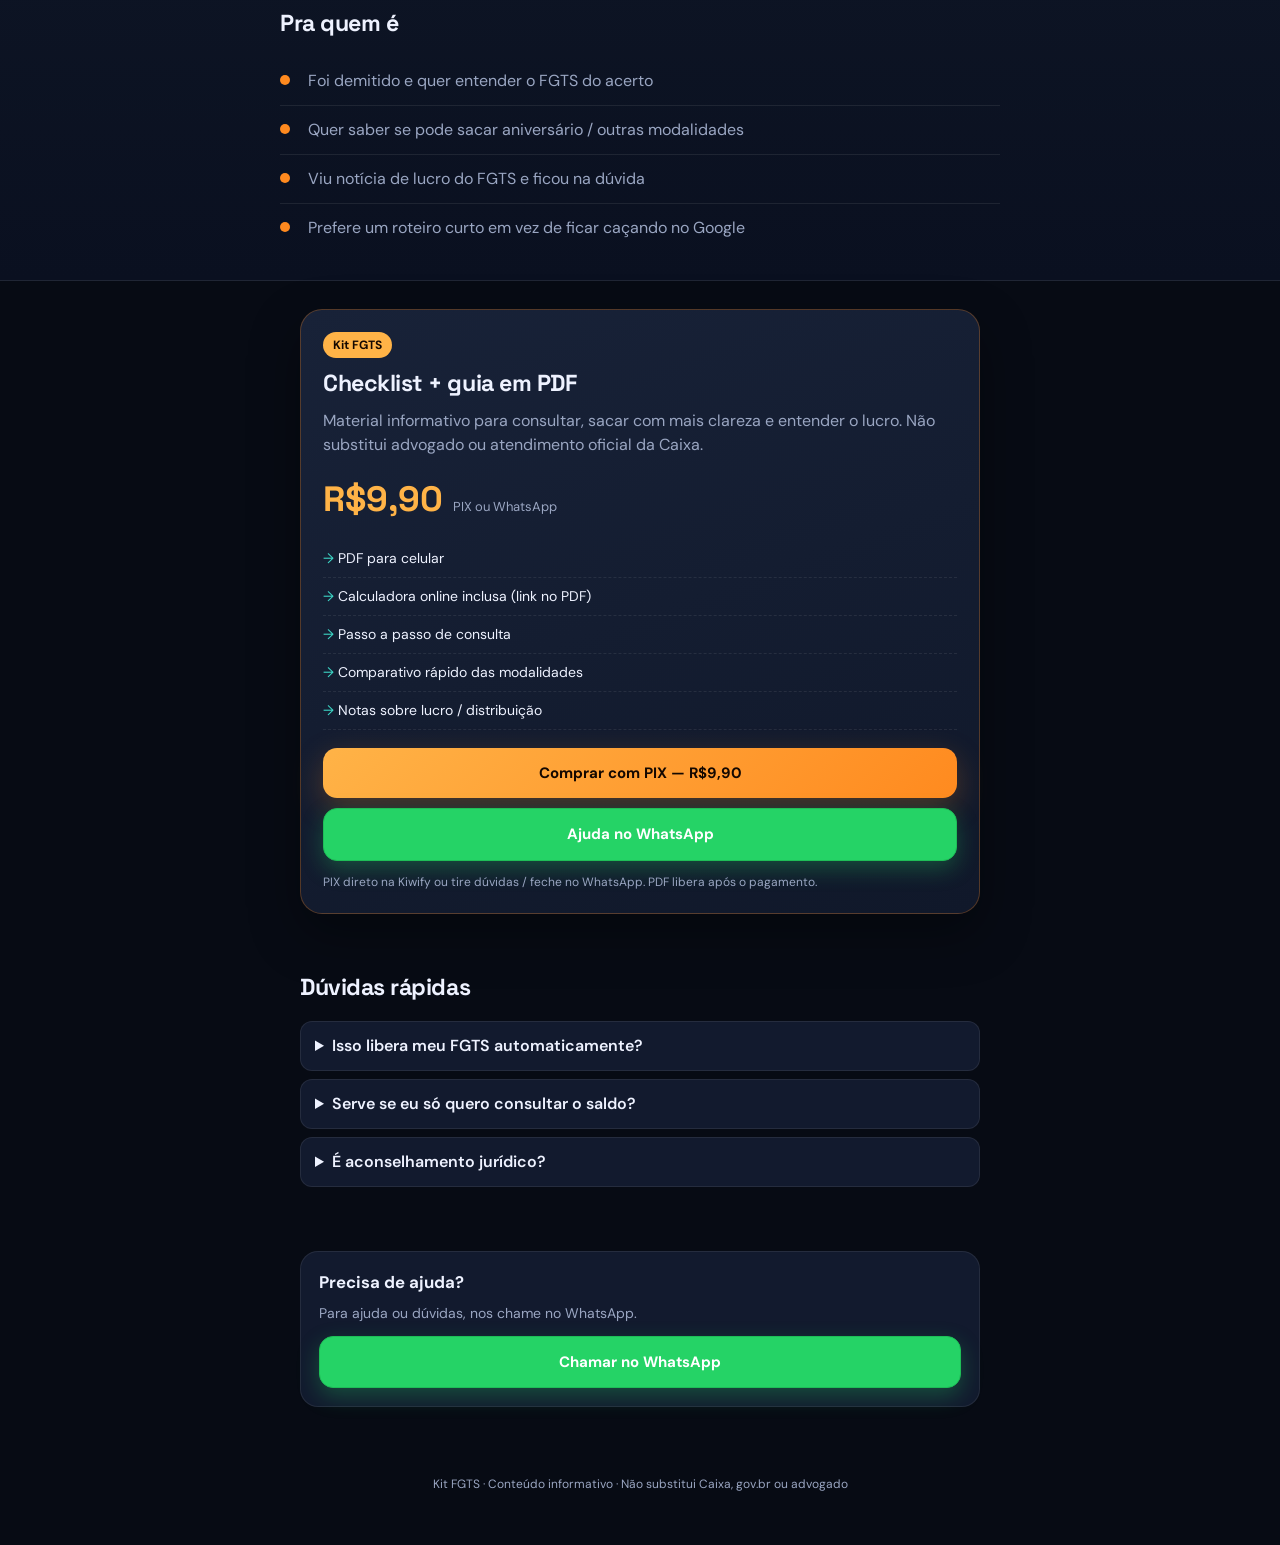
==== commit ecf43159: "Kiwify buy links + green WhatsApp help buttons" ====
--- a/index.html
+++ b/index.html
@@ -8,7 +8,7 @@
   <link rel="preconnect" href="https://fonts.googleapis.com" />
   <link rel="preconnect" href="https://fonts.gstatic.com" crossorigin />
   <link href="https://fonts.googleapis.com/css2?family=DM+Sans:ital,opsz,wght@0,9..40,400;0,9..40,500;0,9..40,600;0,9..40,700;0,9..40,800;1,9..40,400&family=Space+Grotesk:wght@500;600;700&display=swap" rel="stylesheet" />
-  <link rel="stylesheet" href="styles.css?v=20260908logo" />
+  <link rel="stylesheet" href="styles.css?v=20260908buy" />
   <link rel="icon" href="logo.png" type="image/png" />
 </head>
 <body>
@@ -38,7 +38,7 @@
       </div>
       <div class="hero-actions">
         <a class="btn btn-primary" id="ctaHero" href="#kit">Quero o kit — R$9,90</a>
-        <a class="btn btn-ghost" href="https://wa.me/555197742550?text=Oi%21%20Quero%20o%20Kit%20FGTS%20%28R%249%2C90%29" target="_blank" rel="noopener">WhatsApp</a>
+        <a class="btn btn-wa" href="https://wa.me/555197742550?text=Oi%21%20Preciso%20de%20ajuda%20com%20o%20Kit%20FGTS" target="_blank" rel="noopener">WhatsApp</a>
         <a class="btn btn-ghost" href="calculadora.html">Calculadora</a>
       </div>
       <ul class="trust-row">
@@ -107,8 +107,8 @@
           <li>Notas sobre lucro / distribuição</li>
         </ul>
         <div class="offer-actions">
-          <a class="btn btn-primary btn-block" id="ctaCheckout" href="#">Comprar com PIX — R$9,90</a>
-          <a class="btn btn-ghost btn-block" id="ctaWhatsapp" href="https://wa.me/555197742550?text=Oi%21%20Quero%20o%20Kit%20FGTS%20%28R%249%2C90%29" target="_blank" rel="noopener">Falar no WhatsApp</a>
+          <a class="btn btn-primary btn-block" id="ctaCheckout" href="https://pay.kiwify.com.br/J4Mo4My" target="_blank" rel="noopener">Comprar com PIX — R$9,90</a>
+          <a class="btn btn-wa btn-block" id="ctaWhatsapp" href="https://wa.me/555197742550?text=Oi%21%20Preciso%20de%20ajuda%20com%20o%20Kit%20FGTS" target="_blank" rel="noopener">Ajuda no WhatsApp</a>
         </div>
         <p class="fine">PIX direto na Kiwify ou tire dúvidas / feche no WhatsApp. PDF libera após o pagamento.</p>
       </div>
@@ -136,7 +136,7 @@
       <div class="card">
         <h3 style="margin:0 0 8px">Precisa de ajuda?</h3>
         <p style="margin:0 0 12px;color:var(--muted);font-size:14px">Para ajuda ou dúvidas, nos chame no WhatsApp.</p>
-        <a class="btn btn-ghost btn-block" href="https://wa.me/555197742550?text=Oi%21%20Preciso%20de%20ajuda%20com%20o%20Kit%20FGTS" target="_blank" rel="noopener">Chamar no WhatsApp</a>
+        <a class="btn btn-wa btn-block" href="https://wa.me/555197742550?text=Oi%21%20Preciso%20de%20ajuda%20com%20o%20Kit%20FGTS" target="_blank" rel="noopener">Chamar no WhatsApp</a>
       </div>
     </section>
 
--- a/styles.css
+++ b/styles.css
@@ -292,3 +292,17 @@
 }
 
 .offer-actions { display: grid; gap: 10px; margin-bottom: 4px; }
+
+.btn-wa, .btn-wa:link, .btn-wa:visited {
+  color: #fff !important;
+  background: #25D366 !important;
+  border: 1px solid #1ebe57 !important;
+  text-decoration: none !important;
+  box-shadow: 0 8px 22px rgba(37, 211, 102, .28);
+}
+.btn-wa:hover { filter: brightness(1.05); }
+.wa-help-link, .wa-help-link:link, .wa-help-link:visited {
+  color: #25D366 !important;
+  font-weight: 700;
+  text-decoration: underline;
+}
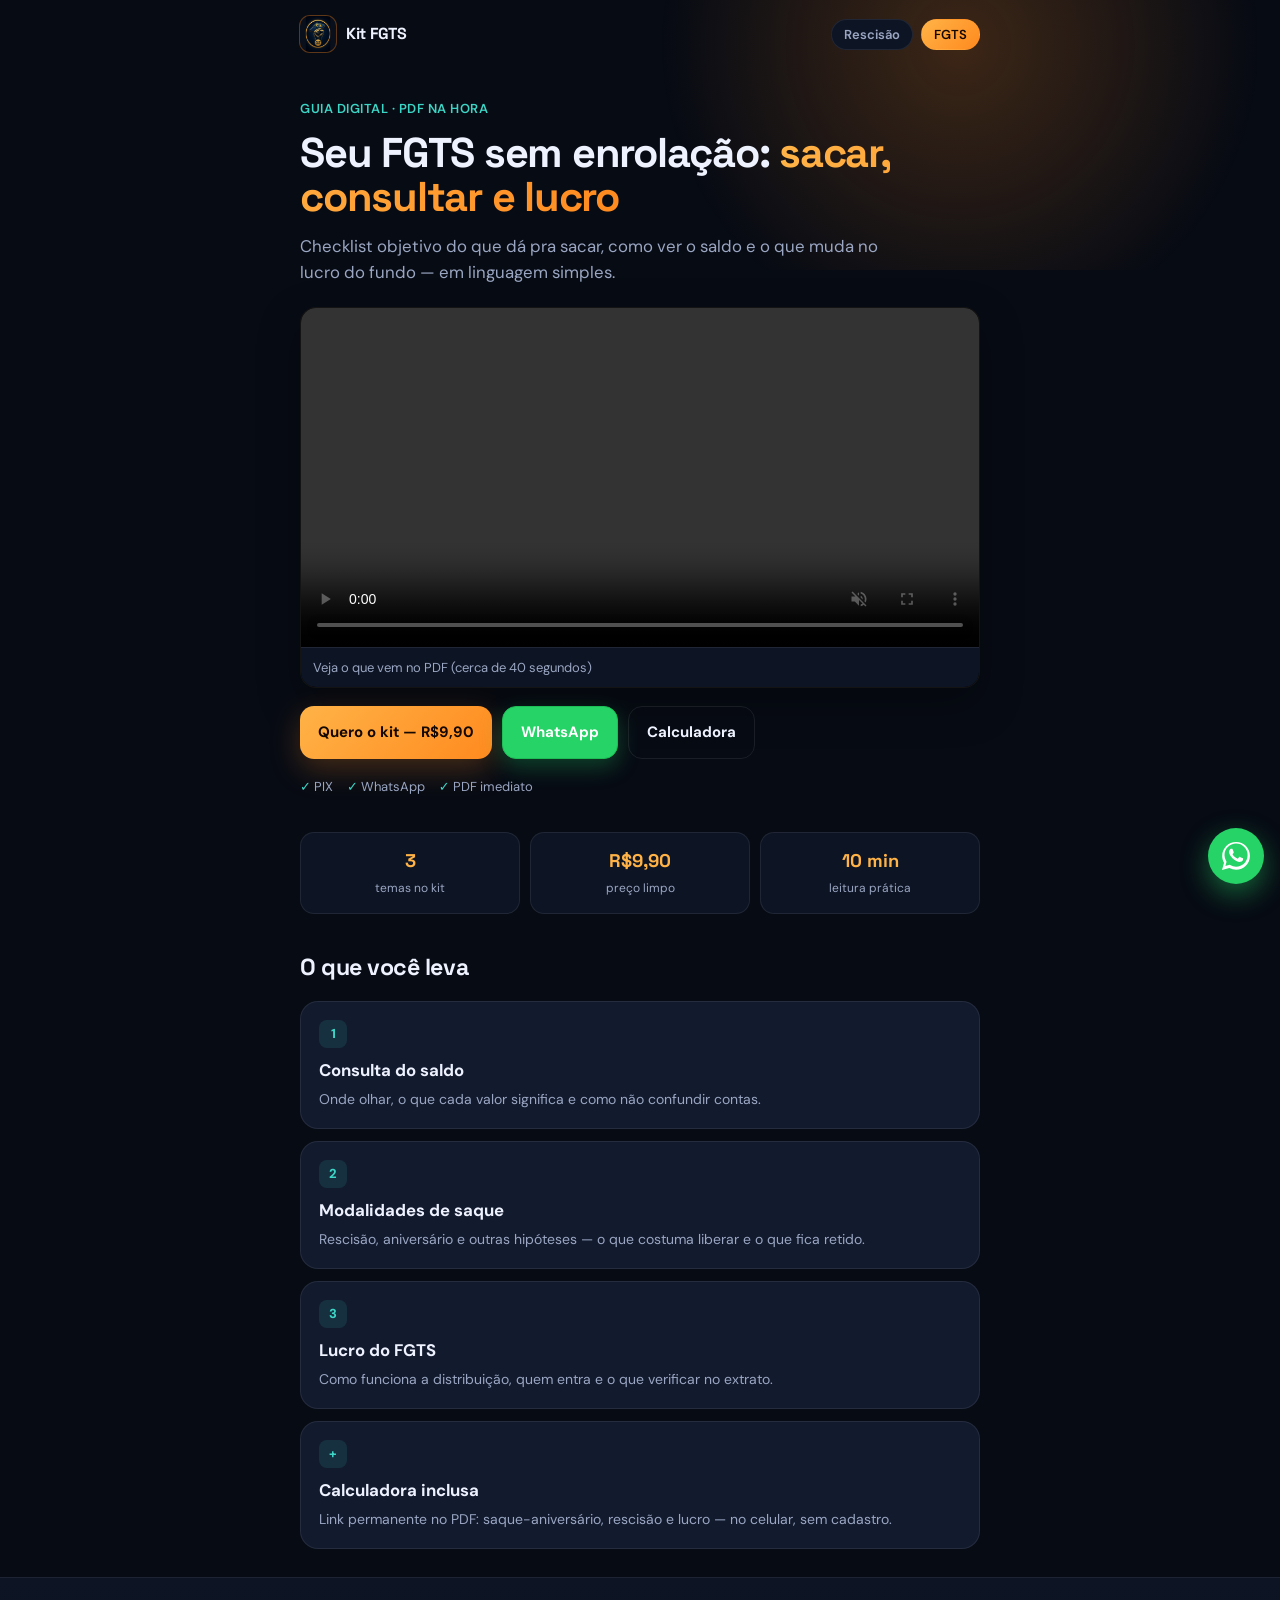
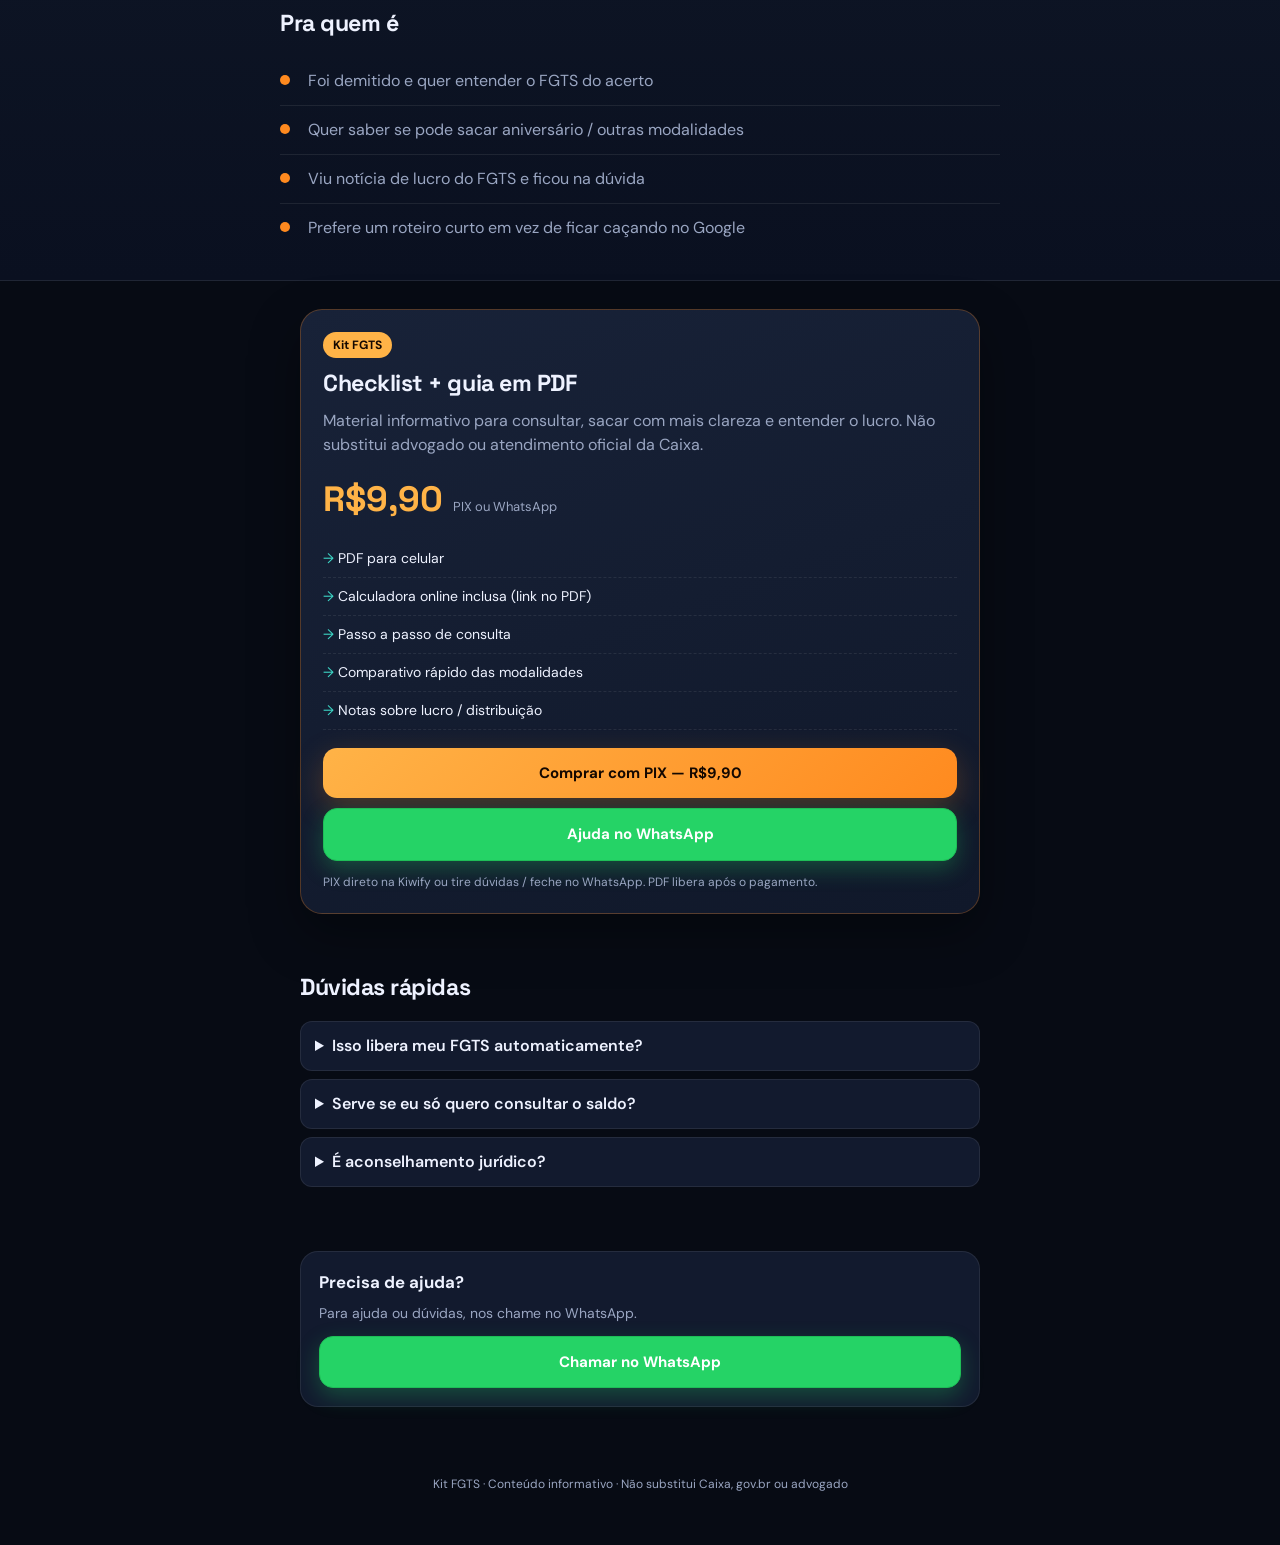
==== commit 59f5643a: "Add floating WhatsApp FAB on Kit FGTS pages" ====
--- a/index.html
+++ b/index.html
@@ -8,7 +8,7 @@
   <link rel="preconnect" href="https://fonts.googleapis.com" />
   <link rel="preconnect" href="https://fonts.gstatic.com" crossorigin />
   <link href="https://fonts.googleapis.com/css2?family=DM+Sans:ital,opsz,wght@0,9..40,400;0,9..40,500;0,9..40,600;0,9..40,700;0,9..40,800;1,9..40,400&family=Space+Grotesk:wght@500;600;700&display=swap" rel="stylesheet" />
-  <link rel="stylesheet" href="styles.css?v=20260908buy" />
+  <link rel="stylesheet" href="styles.css?v=20260908fab" />
   <link rel="icon" href="logo.png" type="image/png" />
 </head>
 <body>
@@ -174,5 +174,10 @@
       if (p && p.catch) p.catch(function () {});
     })();
   </script>
+
+  <a class="wa-fab" href="https://wa.me/555197742550?text=Oi%21%20Preciso%20de%20ajuda%20com%20o%20Kit%20FGTS" target="_blank" rel="noopener" aria-label="Ajuda no WhatsApp" title="WhatsApp">
+    <svg viewBox="0 0 24 24" aria-hidden="true"><path fill="currentColor" d="M20.52 3.48A11.86 11.86 0 0 0 12.04 0C5.5 0 .16 5.34.16 11.9c0 2.1.55 4.15 1.6 5.96L0 24l6.3-1.65a11.9 11.9 0 0 0 5.74 1.46h.01c6.54 0 11.88-5.34 11.88-11.9 0-3.18-1.24-6.16-3.41-8.43zM12.05 21.15h-.01a9.9 9.9 0 0 1-5.04-1.38l-.36-.21-3.74.98 1-3.64-.24-.37a9.86 9.86 0 0 1-1.51-5.26c0-5.45 4.44-9.88 9.9-9.88 2.64 0 5.12 1.03 6.99 2.9a9.82 9.82 0 0 1 2.89 6.98c0 5.45-4.44 9.88-9.88 9.88zm5.42-7.4c-.3-.15-1.76-.87-2.03-.97-.27-.1-.47-.15-.67.15-.2.3-.77.97-.94 1.17-.17.2-.35.22-.64.07-.3-.15-1.25-.46-2.38-1.47-.88-.78-1.47-1.75-1.64-2.04-.17-.3-.02-.46.13-.6.13-.13.3-.35.45-.52.15-.17.2-.3.3-.5.1-.2.05-.37-.02-.52-.08-.15-.67-1.61-.92-2.2-.24-.58-.49-.5-.67-.5h-.57c-.2 0-.52.07-.79.37-.27.3-1.04 1.02-1.04 2.48s1.07 2.87 1.22 3.07c.15.2 2.1 3.2 5.08 4.49.71.31 1.26.49 1.69.63.71.23 1.36.2 1.87.12.57-.09 1.76-.72 2.01-1.41.25-.7.25-1.29.17-1.41-.07-.13-.27-.2-.57-.35z"/></svg>
+  </a>
+
 </body>
 </html>
--- a/styles.css
+++ b/styles.css
@@ -306,3 +306,26 @@
   font-weight: 700;
   text-decoration: underline;
 }
+
+.wa-fab {
+  position: fixed;
+  right: 16px;
+  bottom: 16px;
+  z-index: 80;
+  width: 56px;
+  height: 56px;
+  border-radius: 50%;
+  display: grid;
+  place-items: center;
+  background: #25D366;
+  color: #fff;
+  text-decoration: none;
+  box-shadow: 0 10px 28px rgba(37, 211, 102, .45);
+  transition: transform .15s ease, filter .15s ease;
+}
+.wa-fab:hover { transform: scale(1.06); filter: brightness(1.05); color: #fff; }
+.wa-fab svg { width: 28px; height: 28px; display: block; }
+.wa-fab:focus-visible { outline: 2px solid #fff; outline-offset: 3px; }
+@media (max-width: 420px) {
+  .wa-fab { right: 14px; bottom: 14px; width: 54px; height: 54px; }
+}
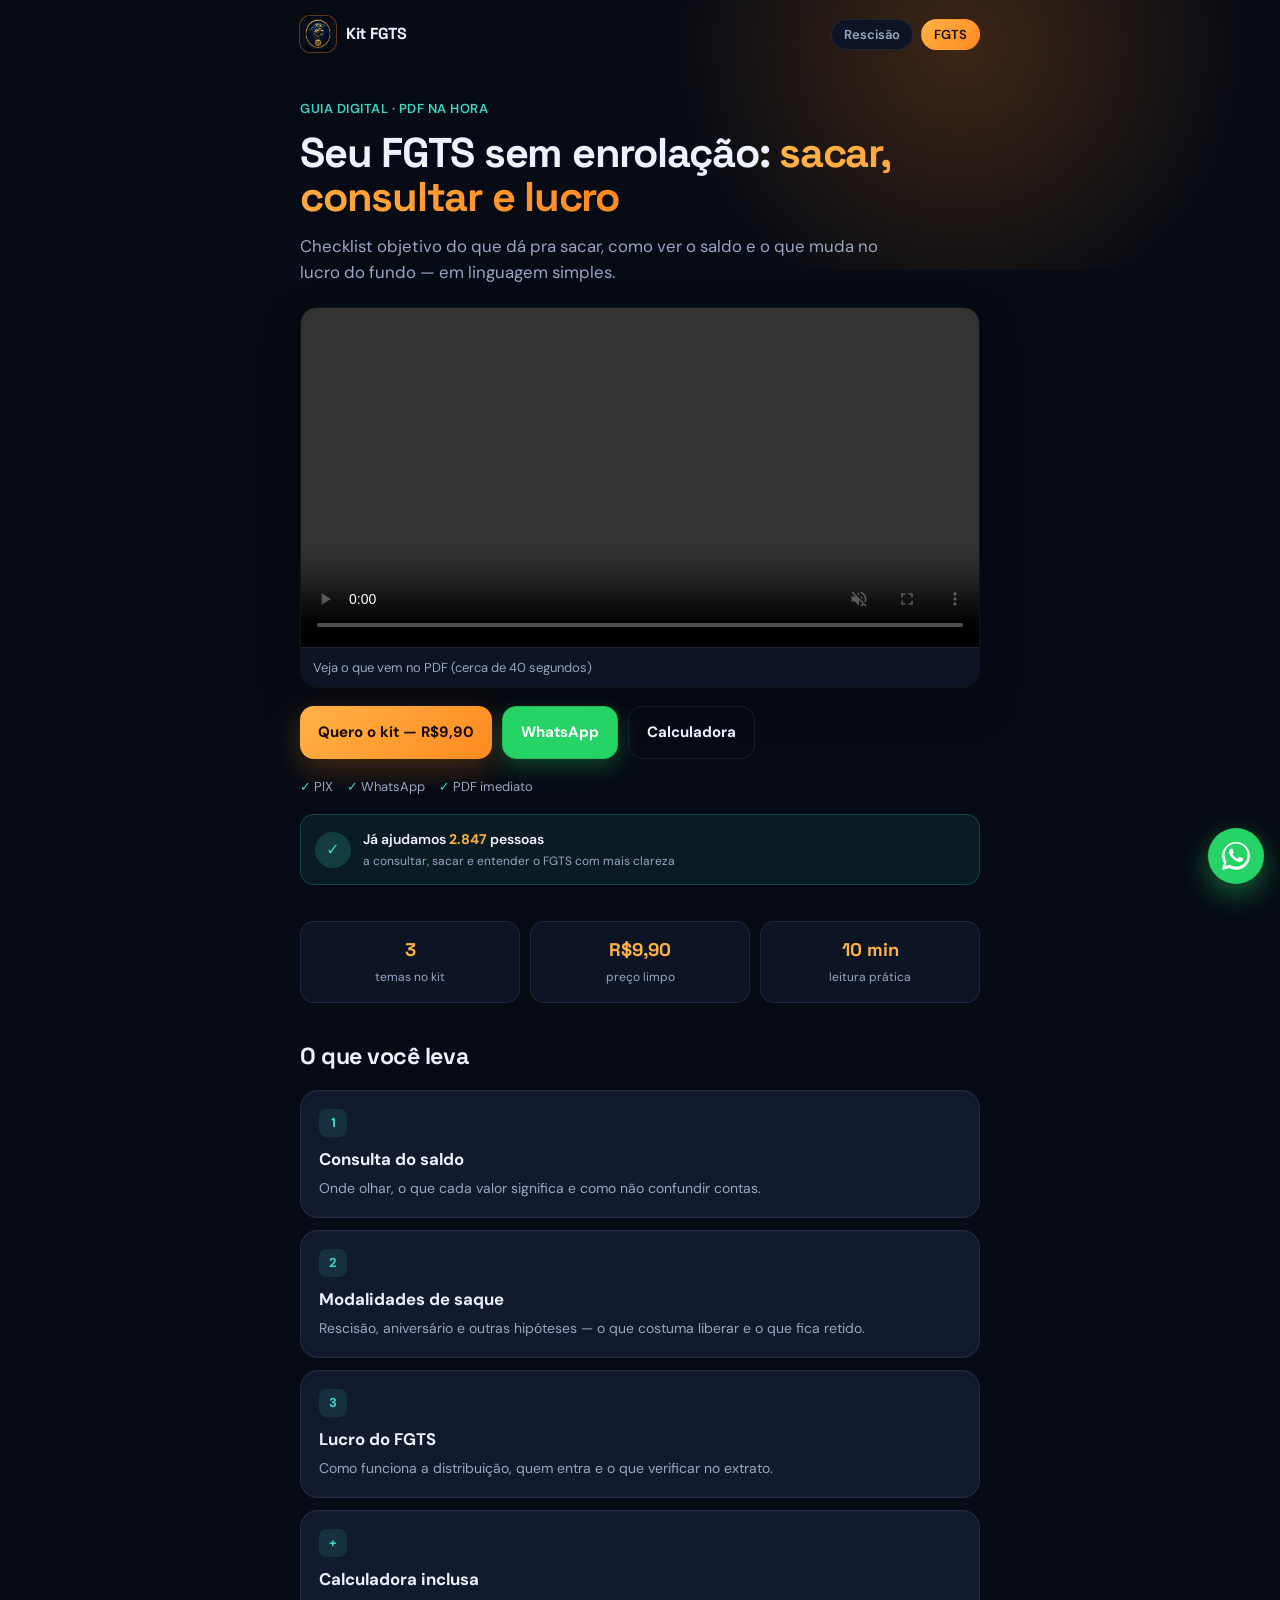
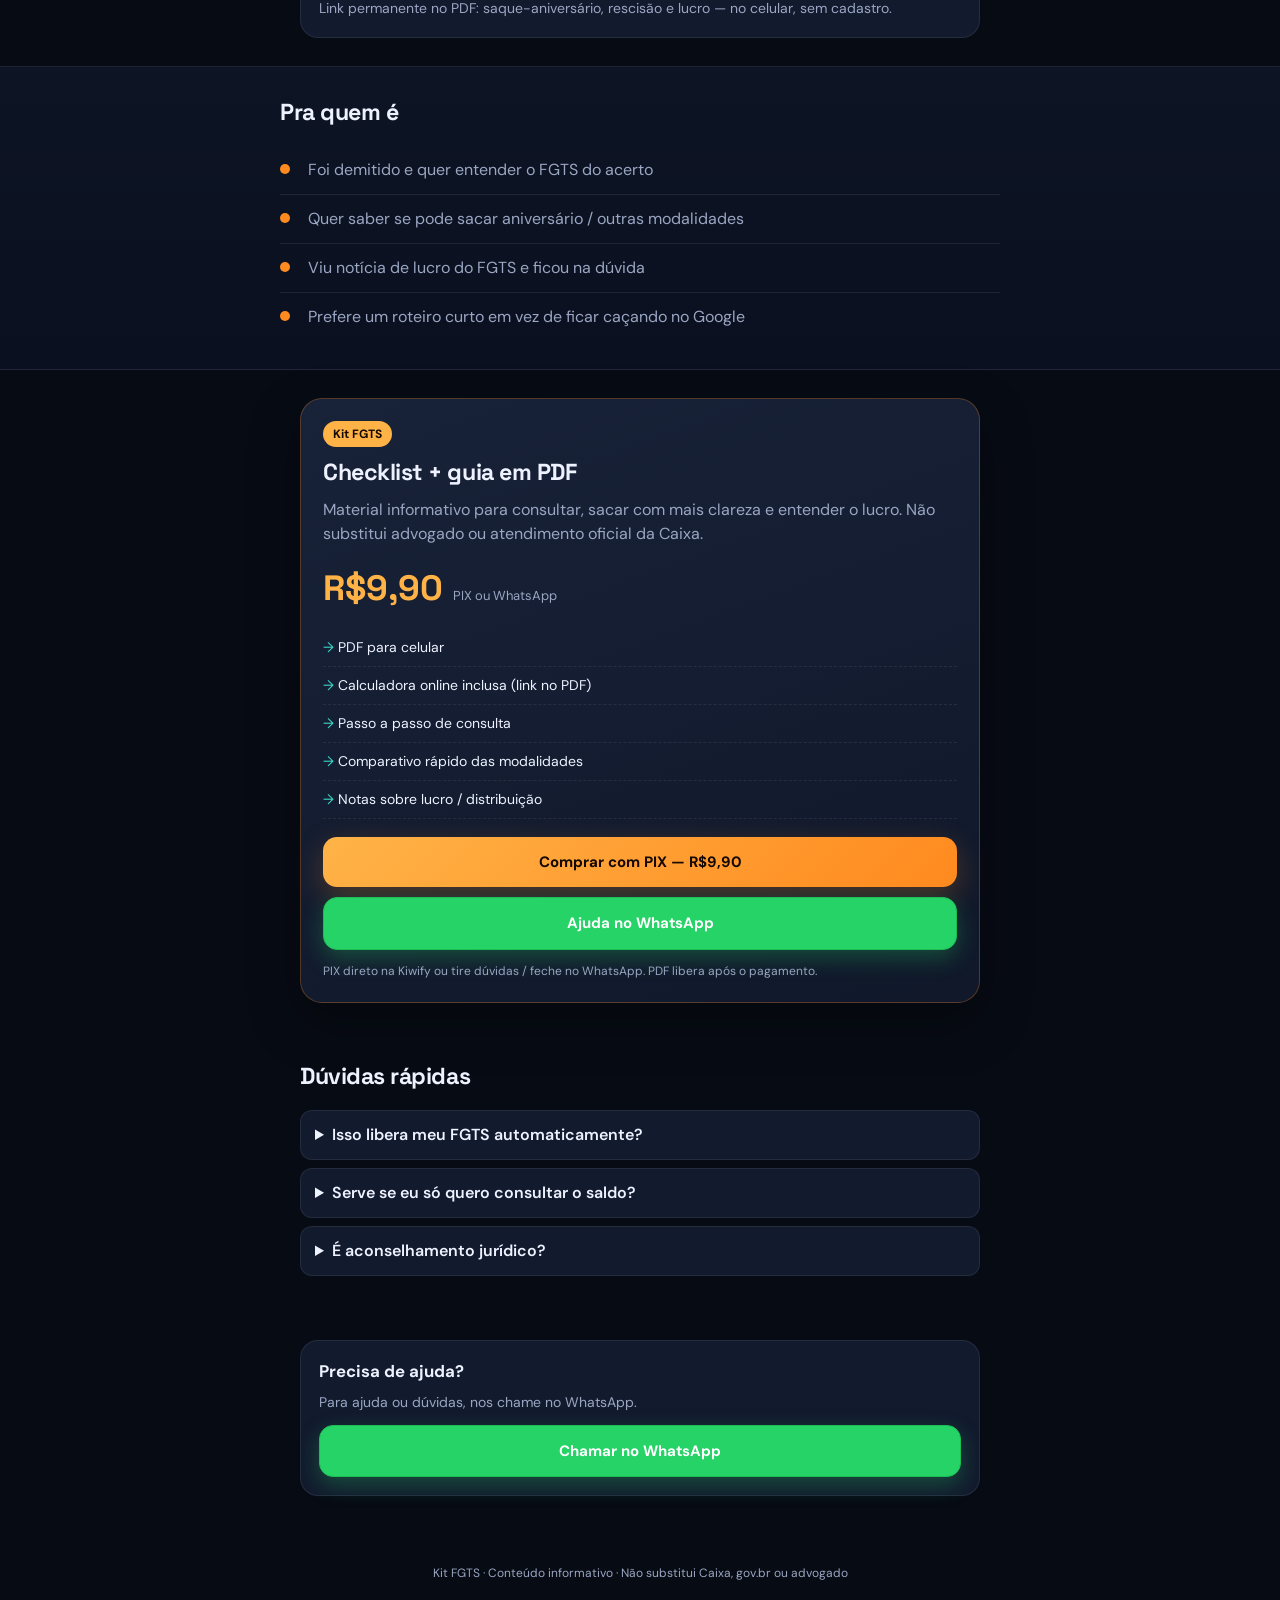
==== commit 3a23eaea: "Add social proof toast and helped counter like Rescisao" ====
--- a/index.html
+++ b/index.html
@@ -8,7 +8,7 @@
   <link rel="preconnect" href="https://fonts.googleapis.com" />
   <link rel="preconnect" href="https://fonts.gstatic.com" crossorigin />
   <link href="https://fonts.googleapis.com/css2?family=DM+Sans:ital,opsz,wght@0,9..40,400;0,9..40,500;0,9..40,600;0,9..40,700;0,9..40,800;1,9..40,400&family=Space+Grotesk:wght@500;600;700&display=swap" rel="stylesheet" />
-  <link rel="stylesheet" href="styles.css?v=20260908fab" />
+  <link rel="stylesheet" href="styles.css?v=20260908social" />
   <link rel="icon" href="logo.png" type="image/png" />
 </head>
 <body>
@@ -46,6 +46,13 @@
         <li>WhatsApp</li>
         <li>PDF imediato</li>
       </ul>
+      <div class="helped-banner" aria-label="Prova social">
+        <div class="helped-ico" aria-hidden="true">✓</div>
+        <div>
+          <p class="helped-num">Já ajudamos <strong id="helpedCount">2.847</strong> pessoas</p>
+          <p class="helped-sub">a consultar, sacar e entender o FGTS com mais clareza</p>
+        </div>
+      </div>
     </section>
 
     <section class="strip" aria-label="Provas rápidas">
@@ -175,9 +182,83 @@
     })();
   </script>
 
+  
+  <div id="socialToast" class="social-toast" aria-live="polite" style="display:none">
+    <div class="st-avatar" id="stAvatar">A</div>
+    <div class="st-body">
+      <p class="st-title" id="stTitle"></p>
+      <p class="st-sub" id="stSub"></p>
+    </div>
+  </div>
+
   <a class="wa-fab" href="https://wa.me/555197742550?text=Oi%21%20Preciso%20de%20ajuda%20com%20o%20Kit%20FGTS" target="_blank" rel="noopener" aria-label="Ajuda no WhatsApp" title="WhatsApp">
     <svg viewBox="0 0 24 24" aria-hidden="true"><path fill="currentColor" d="M20.52 3.48A11.86 11.86 0 0 0 12.04 0C5.5 0 .16 5.34.16 11.9c0 2.1.55 4.15 1.6 5.96L0 24l6.3-1.65a11.9 11.9 0 0 0 5.74 1.46h.01c6.54 0 11.88-5.34 11.88-11.9 0-3.18-1.24-6.16-3.41-8.43zM12.05 21.15h-.01a9.9 9.9 0 0 1-5.04-1.38l-.36-.21-3.74.98 1-3.64-.24-.37a9.86 9.86 0 0 1-1.51-5.26c0-5.45 4.44-9.88 9.9-9.88 2.64 0 5.12 1.03 6.99 2.9a9.82 9.82 0 0 1 2.89 6.98c0 5.45-4.44 9.88-9.88 9.88zm5.42-7.4c-.3-.15-1.76-.87-2.03-.97-.27-.1-.47-.15-.67.15-.2.3-.77.97-.94 1.17-.17.2-.35.22-.64.07-.3-.15-1.25-.46-2.38-1.47-.88-.78-1.47-1.75-1.64-2.04-.17-.3-.02-.46.13-.6.13-.13.3-.35.45-.52.15-.17.2-.3.3-.5.1-.2.05-.37-.02-.52-.08-.15-.67-1.61-.92-2.2-.24-.58-.49-.5-.67-.5h-.57c-.2 0-.52.07-.79.37-.27.3-1.04 1.02-1.04 2.48s1.07 2.87 1.22 3.07c.15.2 2.1 3.2 5.08 4.49.71.31 1.26.49 1.69.63.71.23 1.36.2 1.87.12.57-.09 1.76-.72 2.01-1.41.25-.7.25-1.29.17-1.41-.07-.13-.27-.2-.57-.35z"/></svg>
   </a>
 
+
+<script>
+(function(){
+  var helped = document.getElementById('helpedCount');
+  if (helped) {
+    var target = 2847;
+    helped.textContent = target.toLocaleString('pt-BR');
+    setInterval(function(){
+      if (document.hidden) return;
+      var cur = parseInt(String(helped.textContent).replace(/\./g,''), 10) || target;
+      helped.textContent = (cur + 1).toLocaleString('pt-BR');
+    }, 28000);
+  }
+
+  var el = document.getElementById('socialToast');
+  if (!el) return;
+  var names = [
+    ['Ana','Campinas'],['Carlos','BH'],['Juliana','Curitiba'],['Pedro','Recife'],
+    ['Marina','SP'],['Rafael','Fortaleza'],['Bianca','Porto Alegre'],['Lucas','Goiânia'],
+    ['Fernanda','Salvador'],['Diego','Belém'],['Camila','Florianópolis'],['Thiago','Manaus'],
+    ['Patrícia','Ribeirão Preto'],['João','Natal'],['Larissa','Vitória']
+  ];
+  var lines = [
+    { kind:'calc', text:'está consultando o saldo do FGTS agora', when:'há poucos segundos' },
+    { kind:'buy',  text:'acabou de comprar o Kit FGTS', when:'há 1 min' },
+    { kind:'calc', text:'está conferindo o checklist do saque', when:'há poucos segundos' },
+    { kind:'buy',  text:'comprou o kit via PIX', when:'há 2 min' },
+    { kind:'calc', text:'está simulando o saque-aniversário', when:'há 1 min' },
+    { kind:'buy',  text:'levou o Kit FGTS — R$9,90', when:'há poucos segundos' },
+    { kind:'calc', text:'abriu a calculadora do FGTS', when:'há 1 min' },
+    { kind:'buy',  text:'acabou de garantir o PDF do FGTS', when:'há 3 min' }
+  ];
+  var i = 0;
+  var hideTimer = null;
+  function show(){
+    var pair = names[i % names.length];
+    var line = lines[i % lines.length];
+    i += 1;
+    var av = document.getElementById('stAvatar');
+    var title = document.getElementById('stTitle');
+    var sub = document.getElementById('stSub');
+    if (av) av.textContent = pair[0].charAt(0);
+    if (title) title.textContent = pair[0] + ' · ' + pair[1];
+    if (sub) sub.textContent = line.text + ' · ' + line.when;
+    el.setAttribute('data-kind', line.kind);
+    el.removeAttribute('hidden');
+    el.style.display = 'flex';
+    void el.offsetWidth;
+    el.classList.add('show');
+    if (hideTimer) clearTimeout(hideTimer);
+    hideTimer = setTimeout(function(){
+      el.classList.remove('show');
+      setTimeout(function(){
+        el.style.display = 'none';
+      }, 400);
+    }, 5500);
+  }
+  setTimeout(show, 4500);
+  setInterval(function(){
+    if (document.hidden) return;
+    show();
+  }, 14000);
+})();
+</script>
+
 </body>
 </html>
--- a/styles.css
+++ b/styles.css
@@ -329,3 +329,55 @@
 @media (max-width: 420px) {
   .wa-fab { right: 14px; bottom: 14px; width: 54px; height: 54px; }
 }
+
+.helped-banner {
+  display: flex; gap: 12px; align-items: center;
+  margin-top: 18px; padding: 14px;
+  background: rgba(61,214,198,.08); border: 1px solid rgba(61,214,198,.22);
+  border-radius: 14px;
+}
+.helped-ico {
+  width: 36px; height: 36px; border-radius: 50%;
+  display: grid; place-items: center; flex: 0 0 36px;
+  background: rgba(61,214,198,.18); color: var(--cyan); font-weight: 800;
+}
+.helped-num { margin: 0; font-size: 14px; font-weight: 600; }
+.helped-num strong { color: var(--orange2); }
+.helped-sub { margin: 2px 0 0; font-size: 12px; color: var(--muted); }
+
+.social-toast {
+  position: fixed;
+  right: 16px;
+  bottom: 78px;
+  z-index: 70;
+  display: flex; gap: 10px; align-items: center;
+  width: min(280px, calc(100vw - 24px));
+  max-width: calc(100vw - 24px);
+  padding: 10px 12px; border-radius: 14px;
+  background: rgba(13, 20, 36, 0.96);
+  border: 1px solid rgba(255,138,31,.35);
+  box-shadow: 0 12px 28px rgba(0,0,0,.4);
+  color: var(--text);
+  opacity: 0; transform: translateY(10px);
+  transition: opacity .35s ease, transform .35s ease;
+  pointer-events: none;
+}
+.social-toast.show { opacity: 1; transform: translateY(0); }
+@media (min-width: 860px) {
+  .social-toast { top: 72px; bottom: auto; right: 16px; }
+}
+@media (max-width: 420px) {
+  .social-toast { right: 10px; left: 10px; width: auto; max-width: none; bottom: 78px; top: auto; }
+}
+.st-avatar {
+  width: 40px; height: 40px; border-radius: 50%;
+  background: linear-gradient(135deg, var(--orange2), var(--orange));
+  color: #140800; font-weight: 800; font-size: 16px;
+  display: grid; place-items: center; flex: 0 0 40px;
+}
+.st-title { margin: 0; font-size: 13px; font-weight: 800; }
+.st-sub { margin: 2px 0 0; font-size: 12px; color: var(--muted); line-height: 1.35; }
+.social-toast[data-kind="buy"] {
+  border-color: rgba(255,138,31,.55);
+}
+.social-toast[data-kind="buy"] .st-sub { color: var(--orange2); }
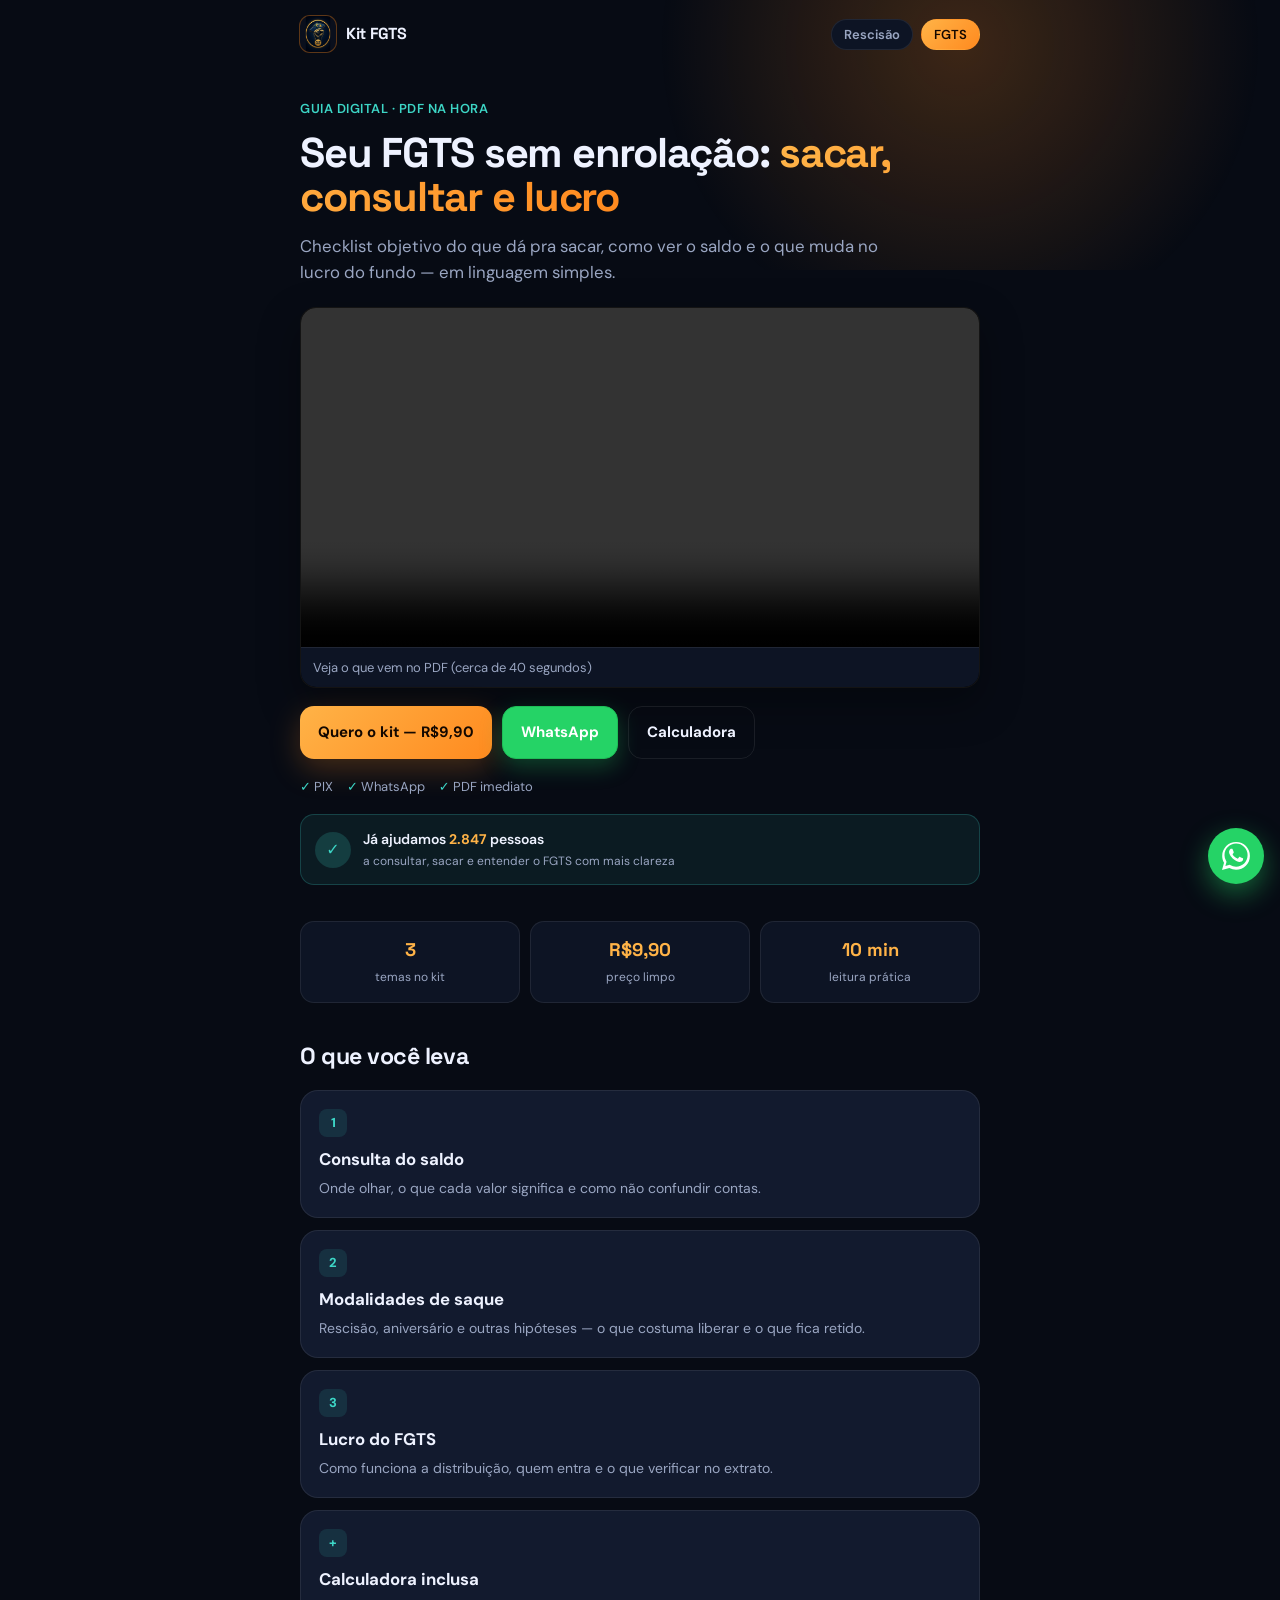
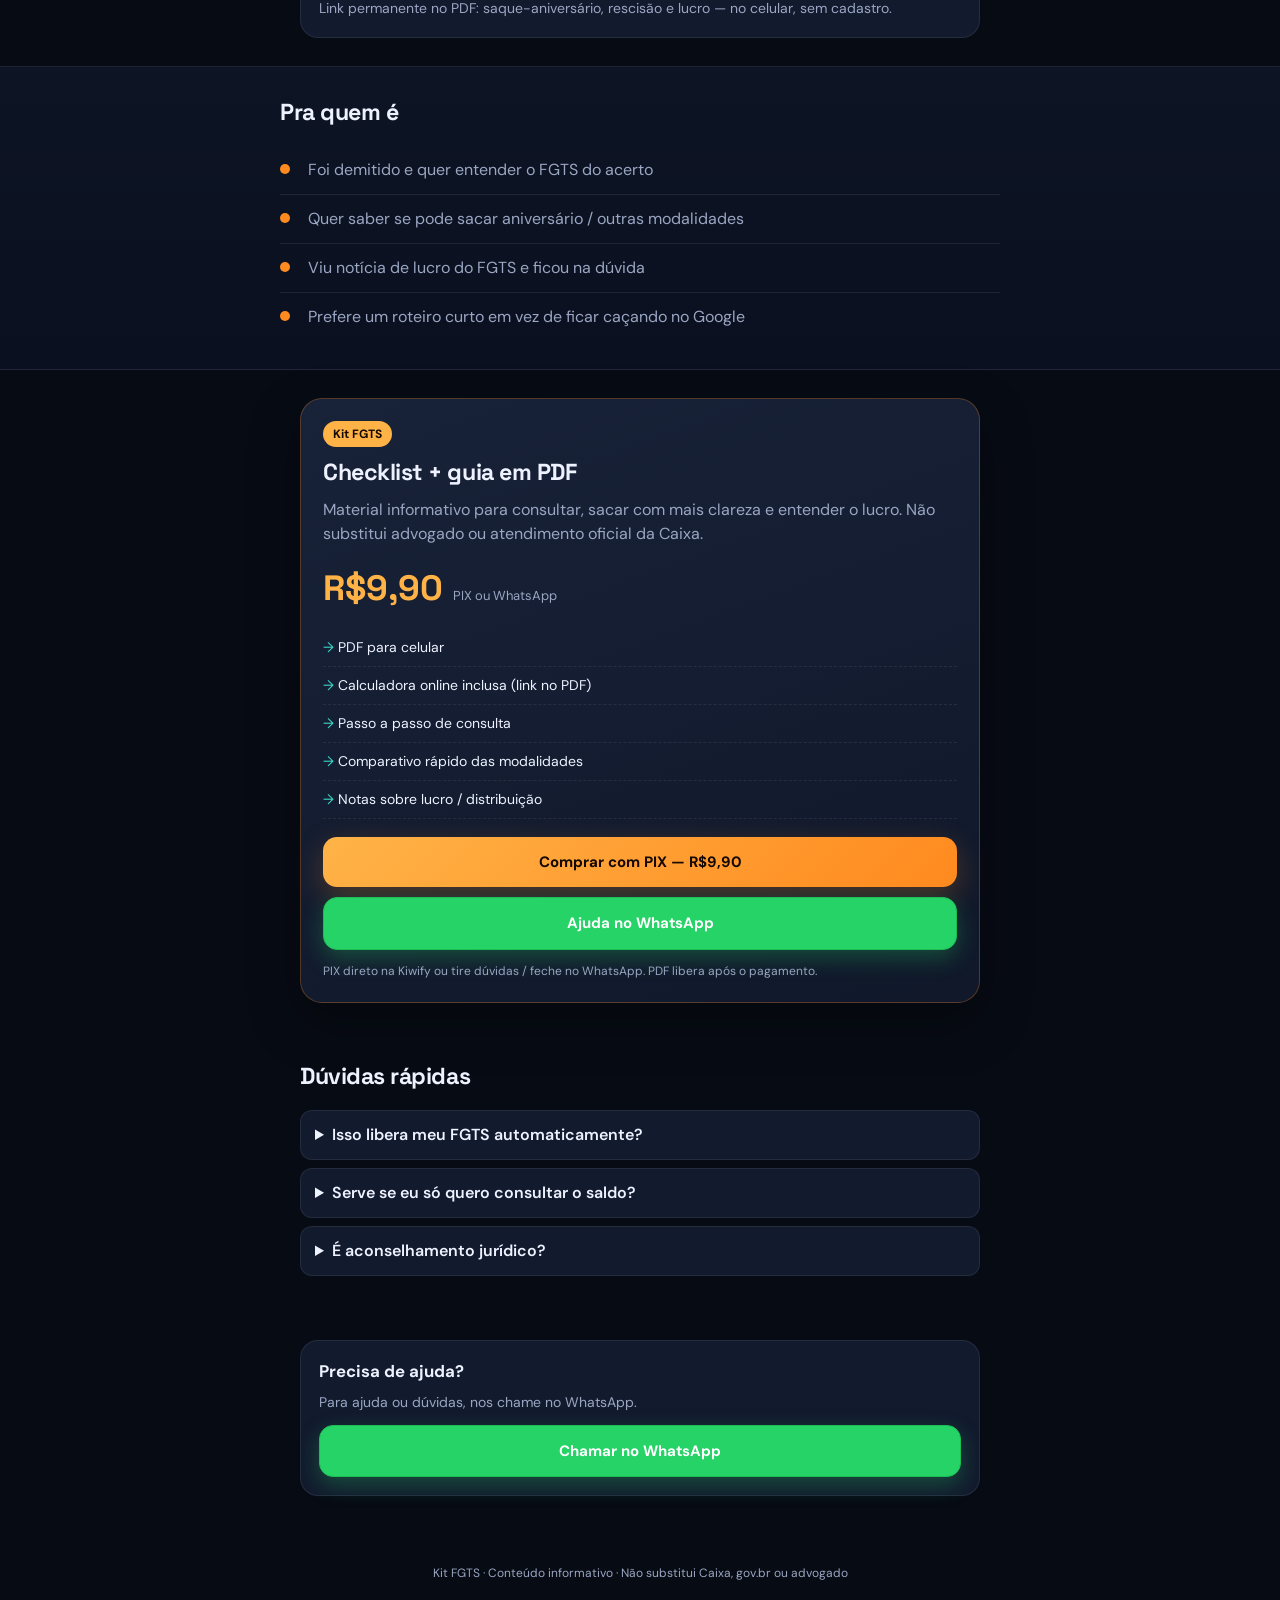
==== commit 2202ffc1: "Cache-bust styles for WA FAB above toast" ====
--- a/index.html
+++ b/index.html
@@ -8,7 +8,7 @@
   <link rel="preconnect" href="https://fonts.googleapis.com" />
   <link rel="preconnect" href="https://fonts.gstatic.com" crossorigin />
   <link href="https://fonts.googleapis.com/css2?family=DM+Sans:ital,opsz,wght@0,9..40,400;0,9..40,500;0,9..40,600;0,9..40,700;0,9..40,800;1,9..40,400&family=Space+Grotesk:wght@500;600;700&display=swap" rel="stylesheet" />
-  <link rel="stylesheet" href="styles.css?v=20260908social" />
+  <link rel="stylesheet" href="styles.css?v=20260908wafab" />
   <link rel="icon" href="logo.png" type="image/png" />
 </head>
 <body>
--- a/styles.css
+++ b/styles.css
@@ -310,8 +310,8 @@
 .wa-fab {
   position: fixed;
   right: 16px;
-  bottom: 16px;
-  z-index: 80;
+  bottom: 96px; /* acima do popup social */
+  z-index: 90;
   width: 56px;
   height: 56px;
   border-radius: 50%;
@@ -327,7 +327,10 @@
 .wa-fab svg { width: 28px; height: 28px; display: block; }
 .wa-fab:focus-visible { outline: 2px solid #fff; outline-offset: 3px; }
 @media (max-width: 420px) {
-  .wa-fab { right: 14px; bottom: 14px; width: 54px; height: 54px; }
+  .wa-fab { right: 14px; bottom: 92px; width: 54px; height: 54px; }
+}
+@media (min-width: 860px) {
+  .wa-fab { bottom: 16px; right: 16px; width: 56px; height: 56px; }
 }
 
 .helped-banner {
@@ -348,7 +351,7 @@
 .social-toast {
   position: fixed;
   right: 16px;
-  bottom: 78px;
+  bottom: 16px; /* abaixo do botão WhatsApp */
   z-index: 70;
   display: flex; gap: 10px; align-items: center;
   width: min(280px, calc(100vw - 24px));
@@ -367,7 +370,7 @@
   .social-toast { top: 72px; bottom: auto; right: 16px; }
 }
 @media (max-width: 420px) {
-  .social-toast { right: 10px; left: 10px; width: auto; max-width: none; bottom: 78px; top: auto; }
+  .social-toast { right: 10px; left: 10px; width: auto; max-width: none; bottom: 14px; top: auto; }
 }
 .st-avatar {
   width: 40px; height: 40px; border-radius: 50%;
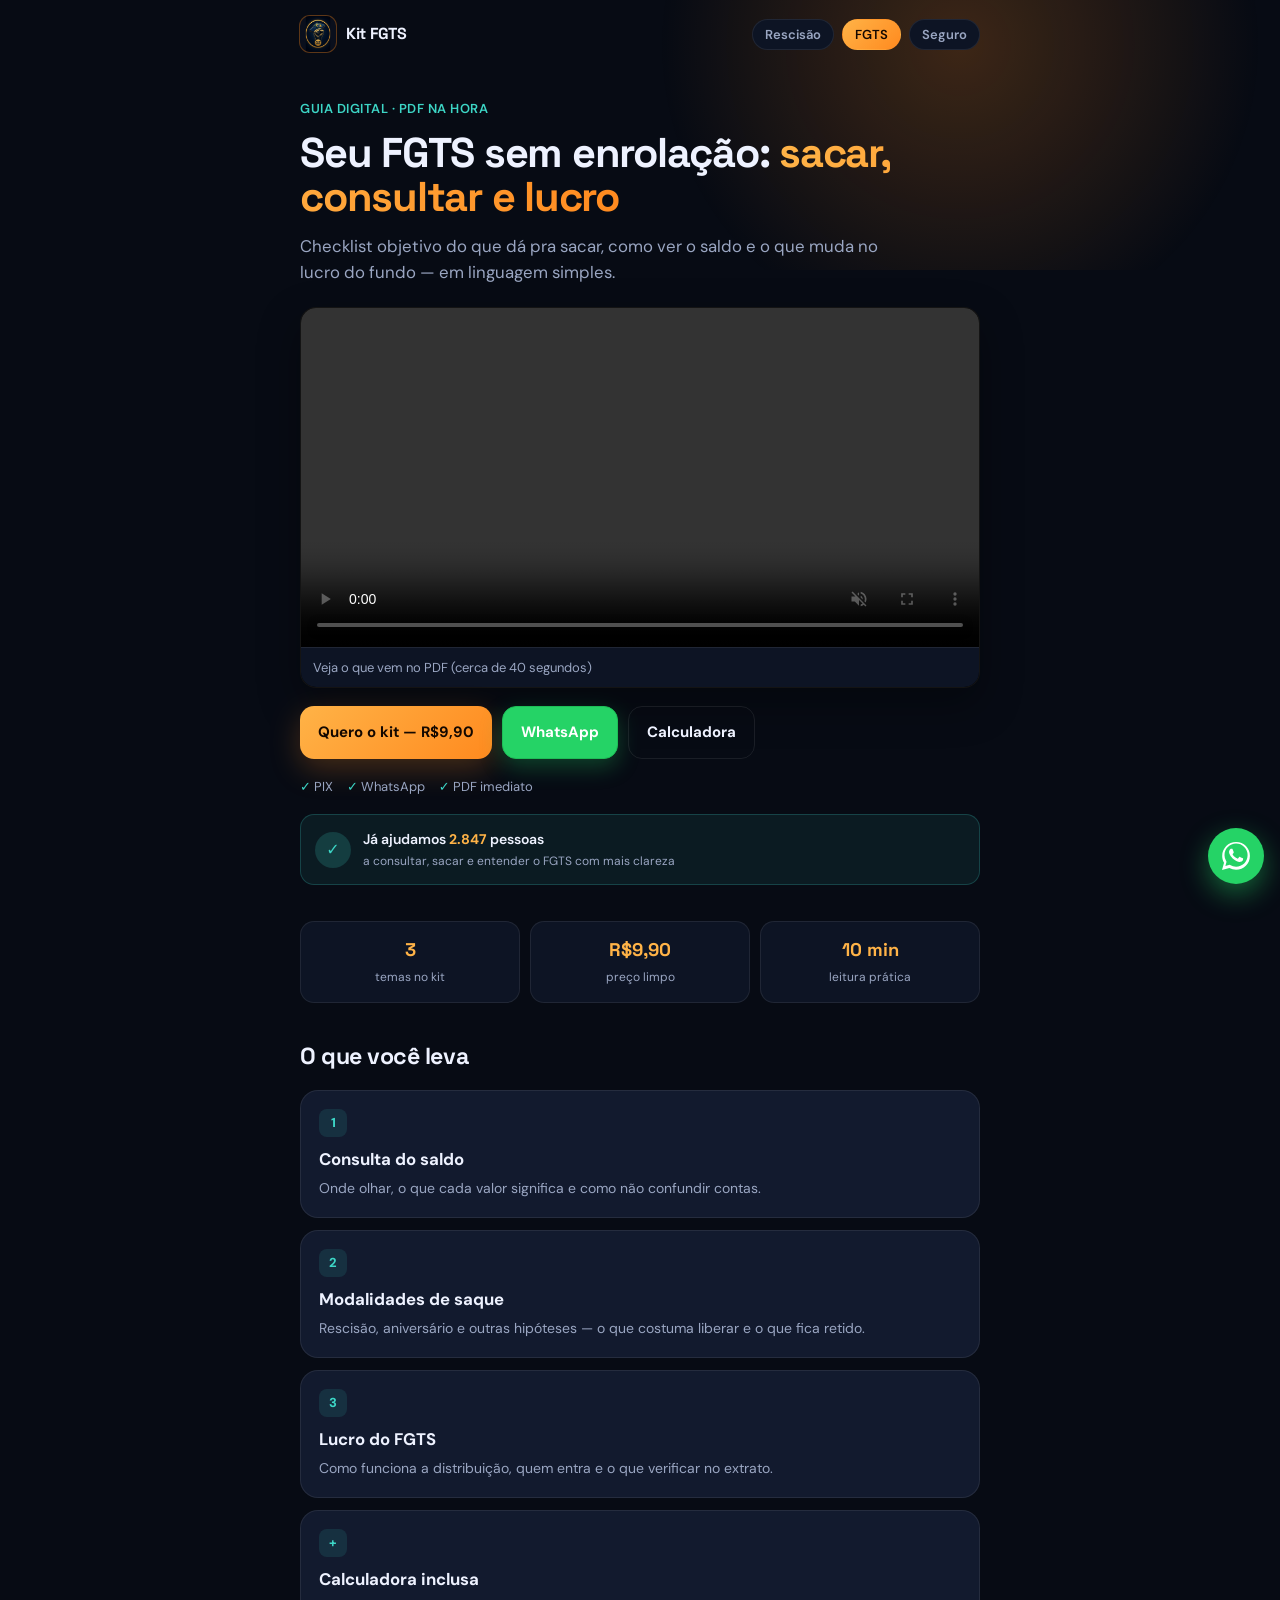
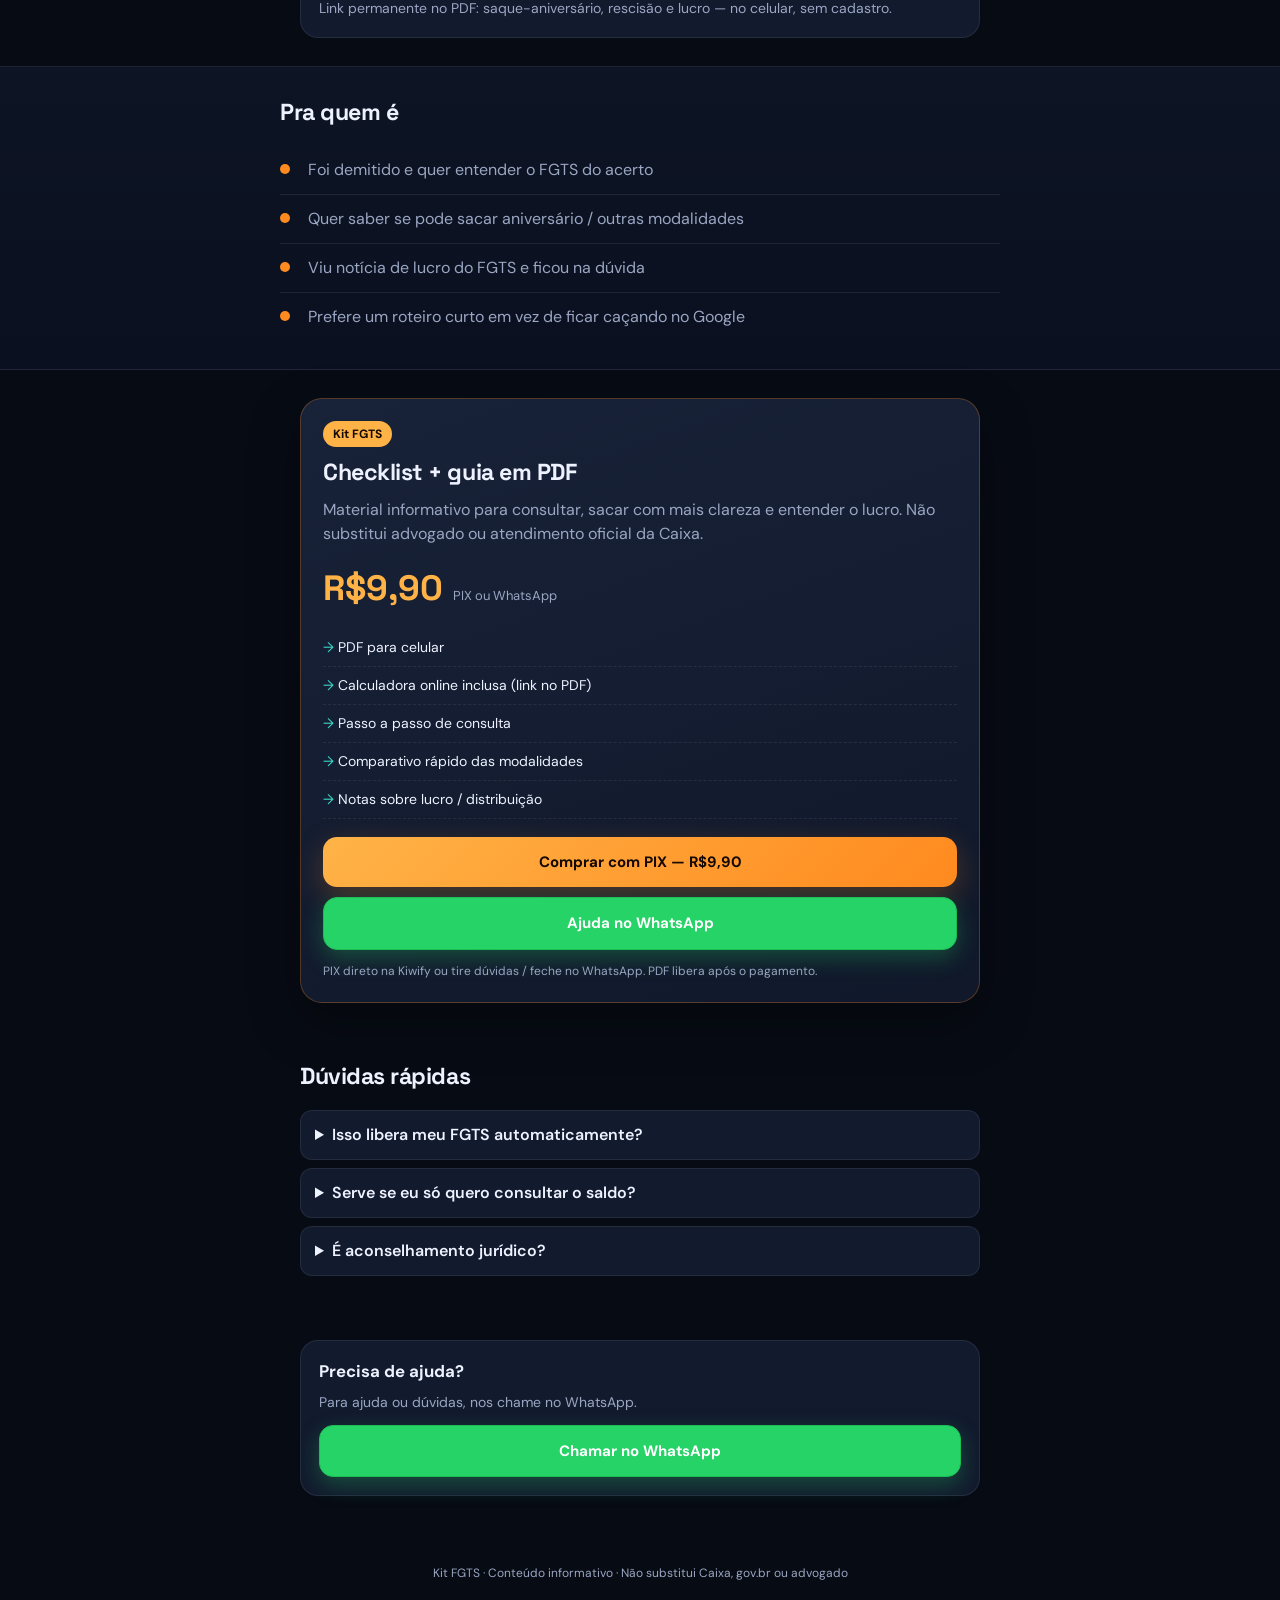
==== commit b86e489c: "nav: add Seguro link (+ compact kits-nav)" ====
--- a/index.html
+++ b/index.html
@@ -21,6 +21,7 @@
     <nav class="kits-nav" aria-label="Navegar entre kits">
       <a class="kits-link" href="https://mkrecisao.github.io/rescisao-clara/">Rescisão</a>
       <a class="kits-link is-on" href="./" aria-current="page">FGTS</a>
+      <a class="kits-link" href="https://mkrecisao.github.io/kit-seguro-desemprego/">Seguro</a>
     </nav>
   </header>
 
